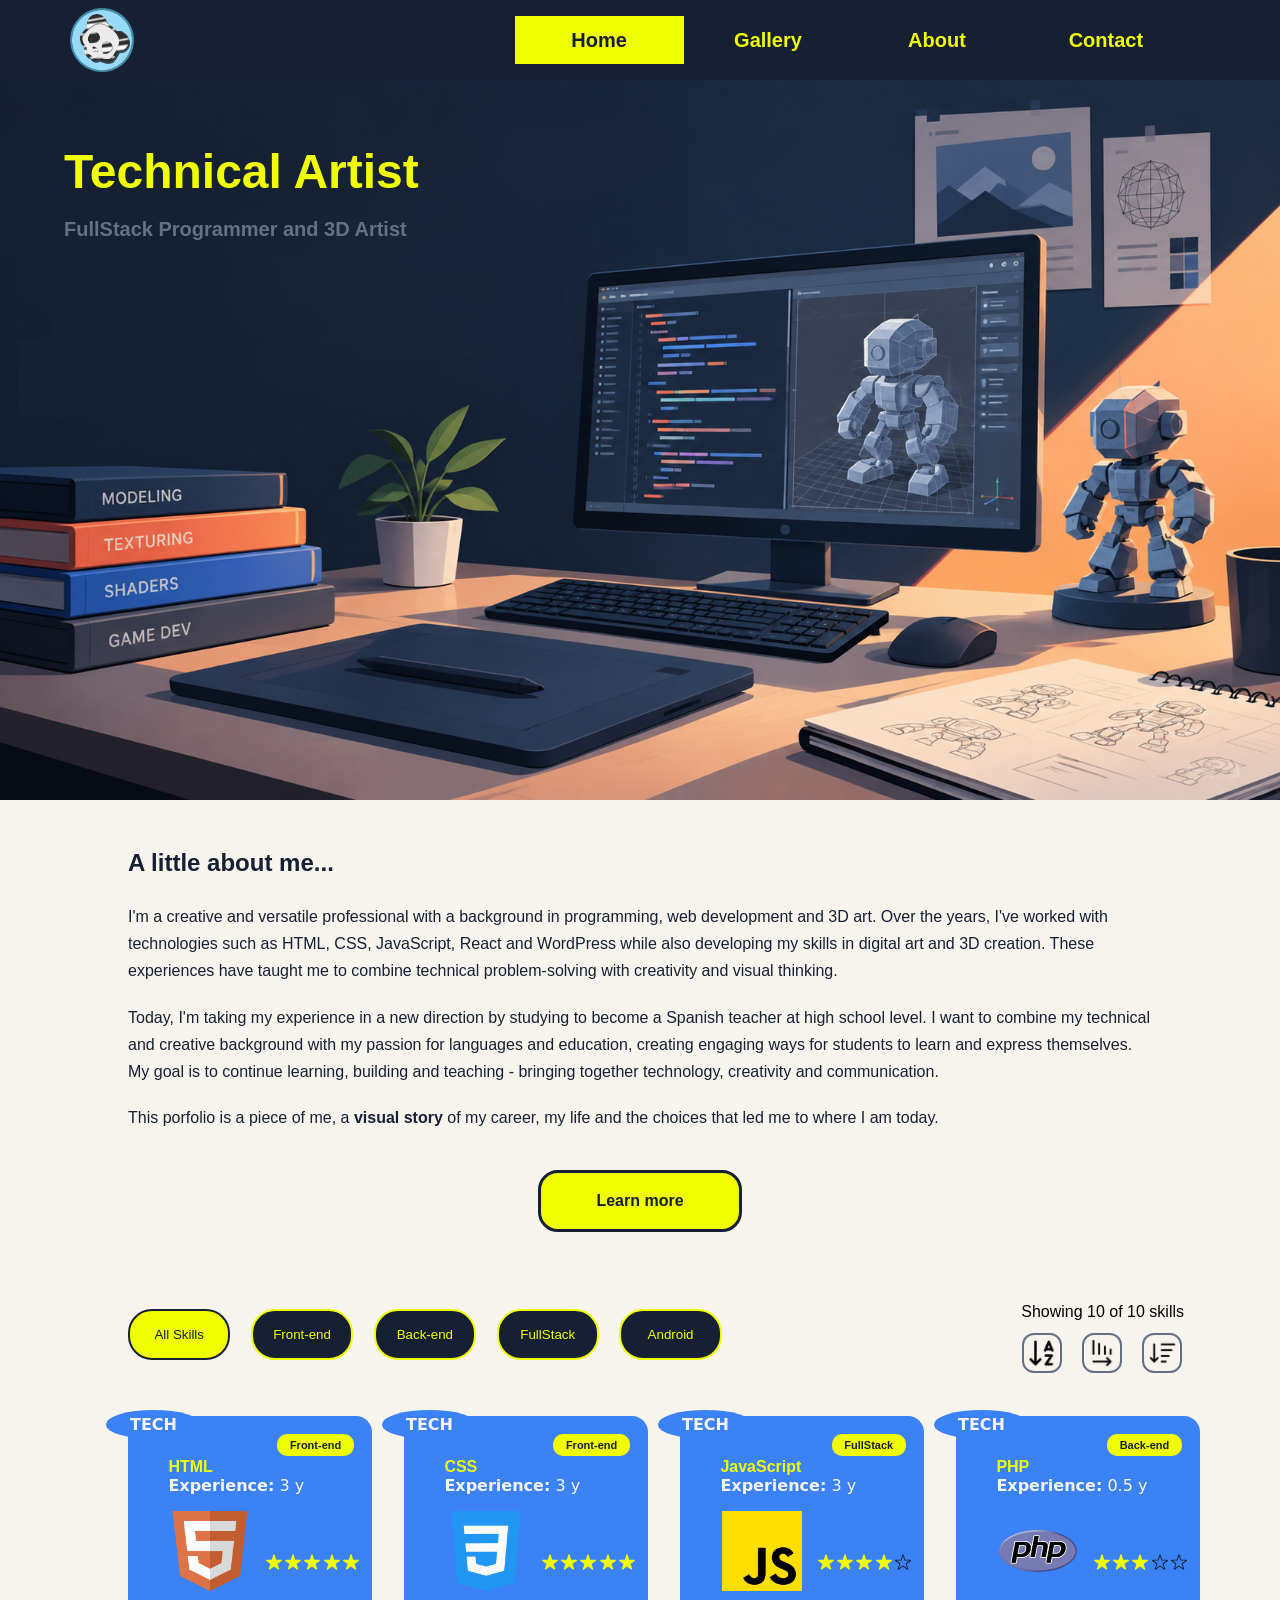
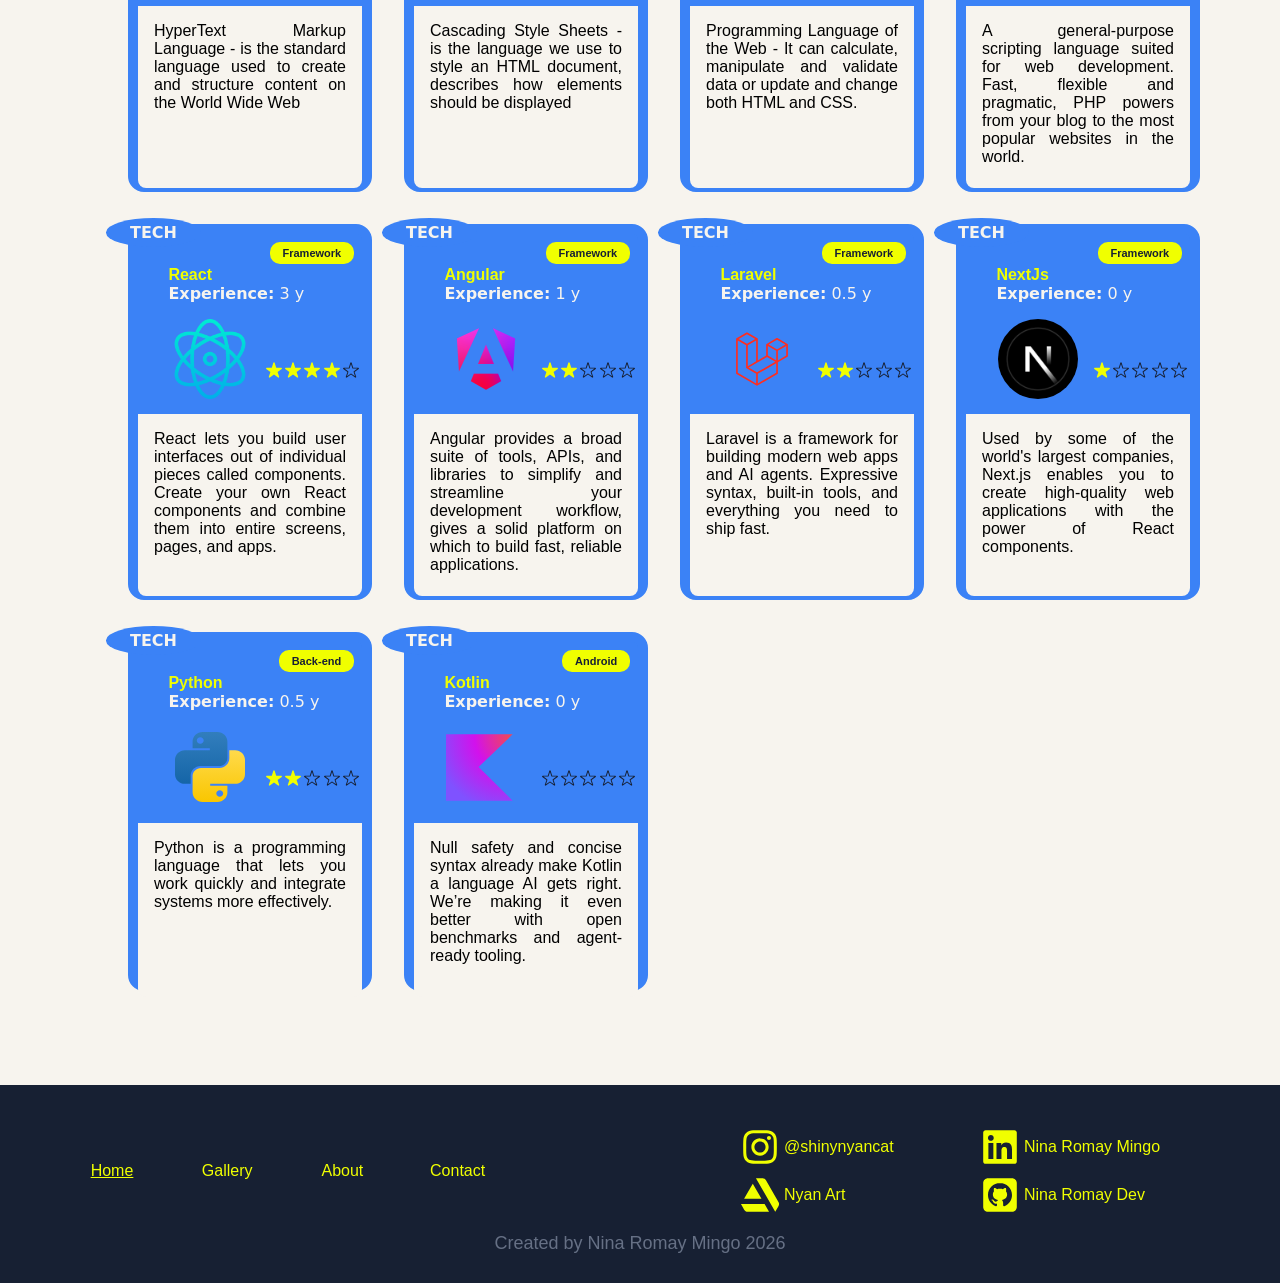
==== web/index.html @ c17a186c "Fixed reset function Fixed reset function to work for sorting buttos as well." ====
<!DOCTYPE html>
<html lang="en">
<head>
    <meta charset="UTF-8">
    <meta name="viewport" content="width=device-width, initial-scale=1.0">
    <title>CRM Porfolio</title>
    <link rel="icon" type="image/x-icon" href="images/favicon.png">
    <link rel="stylesheet" href="styles.css" defer>
</head>
<body>
    <header class="nav">
        <img class="nav-logo" src="images/logo-panda.png" alt="Web-logo-porfolio-NR">
        <nav class="nav-menu">
            <a class="active"   href="index.html">   Home        </a>
            <a class="inactive" href="gallery.html"> Gallery     </a>
            <a class="inactive" href="about.html">   About       </a>
            <a class="inactive" href="contact.html"> Contact     </a>
        </nav>
    </header>
    <main class="main-home">
        <img class="hero" src="images/hero.png" alt="Hero image home page website Tech Artist">
        <section id="hero-text">
            <h1>Technical Artist</h1>
            <h3>FullStack Programmer and 3D Artist</h3>
        </section>
        <section id="about-home" class="site-padding">
            <h2>A little about me...</h2>
            <p>I'm a creative and versatile professional with a background in programming, web development and 3D art. Over the years, I've worked with technologies such as HTML, CSS, JavaScript, React and WordPress while also developing my skills in digital art and 3D creation. These experiences have taught me to combine technical problem-solving with creativity and visual thinking.</p>
            <button id="read-more" class="small-screen">...</button>
            <p class="full-screen-txt">Today, I'm taking my experience in a new direction by studying to become a Spanish teacher at high school level. I want to combine my technical and creative background with my passion for languages and education, creating engaging ways for students to learn and express themselves. My goal is to continue learning, building and teaching - bringing together technology, creativity and communication.</p>
            <p class="full-screen-txt">This porfolio is a piece of me, a <strong>visual story</strong> of my career, my life and the choices that led me to where I am today.</p>
            <a class="button-learn" href="about.html">Learn more</a>
        </section>
        <section id="filtering" class="site-padding">
            <div class="filter-container">
                <button class="filter-btn active-filter"   aria-pressed="true"  id="btn-all">All Skills</button>
                <button class="filter-btn inactive-filter" aria-pressed="false" id="btn-front">Front-end</button>
                <button class="filter-btn inactive-filter" aria-pressed="false" id="btn-back">Back-end</button>
                <button class="filter-btn inactive-filter" aria-pressed="false" id="btn-full">FullStack</button>
                <button class="filter-btn inactive-filter" aria-pressed="false" id="btn-android">Android</button>
            </div>
            <p class="sorted-items">Showing <span id="current-skills"></span> of <span id="total-skills"></span> skills</p>
            <div class="sort-container">
                <button class="sort-btn sort-inactive" id="sort-name"  aria-pressed="false"><img  src="images/sort/sortName.png"  alt="Sort by name"></button>
                <button class="sort-btn sort-inactive" id="sort-prof"  aria-pressed="false"><img  src="images/sort/sortProf.png"  alt="Sort by proficiency"></button>
                <button class="sort-btn sort-inactive" id="sort-years" aria-pressed="false"><img  src="images/sort/sortYears.png" alt="Sort by years of experience"></button>
            </div>
            <div id="card-container">
            </div>
        </section>
    </main>
    <footer class="footer">
        <nav class="nav-footer">
            <a class="active-footer"   href="index.html">   Home        </a>
            <a class="inactive-footer" href="gallery.html"> Gallery     </a>
            <a class="inactive-footer" href="about.html">   About       </a>
            <a class="inactive-footer" href="contact.html"> Contact</a>
        </nav>
        <div class="social-media">
            <a href="https://www.instagram.com/shinynyancat/">
                <img src="images/socialmedia/insta.svg" alt="Instagram-logo">
                <p class="full-screen">@shinynyancat</p>
                <p class="small-screen">@shiny...</p>
            </a>
            <a href="https://www.linkedin.com/in/ninaromayart/">
                <img src="images/socialmedia/linkedin.svg" alt="Linked-in-logo">
                <p class="full-screen">Nina Romay Mingo</p>
                <p class="small-screen">NRM</p>
            </a>
            <a href="https://www.artstation.com/nyan_artist">
                <img src="images/socialmedia/artstation.svg" alt="Artstation-logo">
                <p class="full-screen">Nyan Art</p>
                <p class="small-screen">NyanA</p>
            </a>
            <a href="https://github.com/ninaromay">
                <img src="images/socialmedia/github.svg" alt="Github-logo">
                <p class="full-screen">Nina Romay Dev</p>
                <p class="small-screen">NRDev</p>
            </a>
        </div>
        <p class="created-by">Created by Nina Romay Mingo 2026</p>
    </footer>
    <script src="index.js"></script>
</body>
</html>
---- web/styles.css ----
:root{
    --color-navy:       #172033;
    --color-highlight:  #f0ff00;
    
    --color-blue:       #3B82F6;
    --color-background: #F7F4EE;
    --color-border:     #D9D4CA;
    --color-muted:      #667085;
    
    --font-size-3xl:    72px;
    --font-size-2xl:    48px;
    --font-size-xl:     32px;
    --font-size-l:      40px;
    --font-size-xm:     24px;
    --font-size-m:      20px;
    --font-size-s:      18px;
    --font-size-xs:     16px;
    --font-size-2xs:    14px;
    --font-size-3xs:    11px;
    
    --size-3XL:  	    8rem;
    --size-2XL:    	    5rem;
    --size-XL:     	    3rem;
    --size-L:    	    2rem;
    --size-M:    	    1.5rem;
    --size-S:    	    1rem;
    --size-XS:    	    0.5rem;
    --size-2XS: 	    0.2rem;
    
    --line-height-heading-s:    1.1;
    --line-height-heading-m:    1.2;
    --line-height-body-s:       1.5;
    --line-height-body-m:       1.7;
    
    --site-padding-m:   10vw;
    --site-padding:     5vw;
    --site-padding-xs:  3vw;
    --site-padding-2xs: 1.5vw;

    --font-heading: Georgia, serif;
    --font-body: Arial, sans-serif;

    --border-radious: 20px;
}

*{
    margin: 0;
    padding: 0;
}

*:focus-visible{
    border: 5px solid red;
    font-size: var(--font-size-m);
    font-weight: bolder;
}

body{
    width: 100vw;
    background-color: var(--color-background);
    font-family: var(--font-body);
    position: relative;
    overflow-x: hidden;
}

a, a:active{
    text-decoration: none;
}

.small-screen{
    display: none;
}

.full-screen{
    display: block;
}

.nav{
    height: 5rem;
    background-color: var(--color-navy);
    padding: 0vw 7vw 0vw var(--site-padding);
    display:flex;
    align-items: center;
    justify-content: space-between;
}

.nav-menu > a{
    padding: 1vw;
    width: 100%;
    text-align: center;
    height: auto;
    font-size: var(--font-size-m);
    font-weight: bold;
}

.inactive{
    color: var(--color-highlight);
}

.active{
    color: var(--color-navy);
    background-color: var(--color-highlight);
}

.inactive-footer{
    color: var(--color-highlight);
}

.active-footer{
    color: var(--color-highlight);
    text-decoration: underline;
}

.nav-menu > a:hover, .nav-menu > a:active, .inactive:hover{
    color: var(--color-navy);
    background-color: var(--color-highlight);
}

.nav-menu{
    width: 60%;
    height: 100%;
    display: flex;
    justify-content: space-between;
    align-items: center;
}

.nav-logo{
    width: 4rem;
    padding: 0.5vw;
}

@media screen and (max-width: 1008px){
    .nav-menu > a{
        font-size: var(--font-size-s);
        padding: 1rem;
    }

    .nav-menu {
        width: 75%;
    }
}

@media screen and (max-width: 640px){
    .nav, body, .footer{
        overflow-x: hidden;
    }

    .nav-menu > a{
        font-size: var(--font-size-xs);
        padding: 0.7rem;
        font-weight: normal;
    }
    
    .nav-menu {
        max-width: 80vw;
    }

    .nav{
        justify-content: flex-start;
    }

    .nav-logo{
        width: 12vw;
        margin-right: 5vw;
    }

    .small-screen{
        display: block;
    }
    
    .full-screen{
        display: none;
    }

    .full-screen-txt{
        display: none;
    }
}

@media screen and (max-width: 400px){
    .nav-menu > a{
        font-size: var(--font-size-2xs);
    }
}

/* Home */
.main-home{
    position: relative;
}

.hero{
    width: 100vw;
    min-height: 50vh;
    max-height: 100vh;
    object-fit: cover;
    background-color: var(--color-muted);
}

#hero-text{
    position: absolute;
    top: 0;
    left: 0;
    padding: var(--site-padding);
}

#hero-text > h1{
    color: var(--color-highlight);
    margin-bottom: var(--site-padding-2xs);
    font-size: var(--font-size-2xl);
}

#hero-text > h3{
    font-size: var(--font-size-m);
    color: var(--color-muted);
}

.site-padding{
    padding: 3vw 10vw;
}

#about-home > p, #about-home > h2{
    margin-bottom: var(--site-padding-2xs);
    line-height: var(--line-height-body-m);
    color: var(--color-navy);
}

.button-learn{
    display: block;
    width: 10rem;
    margin: var(--site-padding-xs) auto 0;
    background-color: var(--color-highlight);
    color: var(--color-navy);
    padding: var(--site-padding-2xs);
    text-align: center;
    border-radius: var(--border-radious);
    border: 3px solid var(--color-navy);
    font-weight: bold;
}

.button-learn:active, .button-learn:hover{
    background-color: var(--color-navy);
    color: var(--color-highlight);
    border: 3px solid var(--color-highlight);
}

.button-learn:focus-visible{
    background-color: var(--color-background);
    color: red;
    border: 5px solid red;
}

#read-more{
    min-width: 2rem;
    padding: 0.1rem 0.3rem;
    color: var(--color-navy);
    border-radius: var(--border-radious);
    border: 2px solid var(--color-navy);
    font-weight: bold;
}

@media screen and (max-width: 1100px){
    .site-padding{
        padding: 3vw 4vw;
    }

    #hero-text > h1{
        font-size: var(--font-size-xl);
        padding: 0 7vw;
    }

    #hero-text > h3{
        font-size: var(--font-size-s);
        padding: 0 7vw;
    }

    .button-learn{
        padding: var(--site-padding-2xs);
        margin: var(--site-padding) auto;
    }
}

@media screen and (max-width: 640px){
    #hero-text > h1{
        padding: 0 10vw;
    }

    #hero-text > h3{
        padding: 0 10vw;
    }

    .hero{
        filter: brightness(50%);
    }

    #about-home > p{
        font-size: var(--font-size-2xs);
    }

    .button-learn{
        font-size: var(--font-size-xs);
        margin-top: var(--site-padding);
        margin-bottom: var(--site-padding);
        margin-left: 60vw;
        padding: var(--site-padding-xs) 0.2rem;
        font-weight: normal;
        width: 8rem;
    }
}

@media screen and (max-width: 450px){
    .button-learn{
        width: 5rem;
    }
}

/* Filter */
#filtering{
    position: relative;
}

.filter-container{
    transition: all .4s ease-in;
}

.filter-container > .filter-btn{
    min-width: 10%;
    border-radius: 24px;
    padding: 1rem;
    margin-right: 1rem;
}

.inactive-filter{
    background-color: var(--color-navy);
    color: var(--color-highlight);
    border: 2px solid var(--color-highlight);
}

.filter-container > .inactive-filter:hover{
    background-color: var(--color-highlight);
    color: var(--color-navy);
    border: 2px solid var(--color-navy);
}

.active-filter{
    background-color: var(--color-highlight);
    color: var(--color-navy);
    border: 2px solid var(--color-navy);
}

.active-filter:focus-visible, .filter-container > .inactive-filter:focus-visible{
    background-color: var(--color-background);
    color: red !important;
    border: 6px solid red !important;
}

/* Sorting */
.sort-container{
    position: absolute;
    top: 3.9rem;
    right: 7vw;
    z-index: 1;
}

.sort-btn{
    width: 2.5rem;
    height: 2.5rem;
    border-radius: 12px;
    padding: 0.2rem;
    margin: 0 0.5rem;
    transition: all 0.3 ease-in;
}

.sort-inactive{
    border: 2px solid var(--color-muted);
    background-color: var(--color-background);
}

.sort-active{
    border: 2px solid var(--color-blue);
    border-radius: 12px;
    transform: scale(1.2);
}

.sort-inactive:hover{
    border: 2px solid var(--color-blue);
    border-radius: 12px;
    transform: scale(1.2);
}

.sort-inactive:focus-visible{
    background-color: red;
    transform: scale(1.2);
    border-color: red;
}

.sort-btn > img{
    width: 100%;
}

.sorted-items{
    position: absolute;
    top: 2rem;
    right: 0;
    text-align: right;
    padding: 0 7.5vw;
}

@media screen and (max-width: 1200px){
    .filter-container > .filter-btn{
        min-width: 15%;
    }

    .sorted-items{
        top: -1rem;
        left: 0;
        text-align: left;
        padding: 0 10vw;
    }

    .sort-container{
        top: -4.5rem;
        left: 9vw;
    }
}

@media screen and (max-width: 1100px){
    .sorted-items{
        padding: 0 4vw;
    }

    .sort-container{
        left: 4vw;
    }
}

@media screen and (max-width: 600px){
    .filter-container > .filter-btn{
        margin-bottom: 1rem;
        min-width: 28%;
    }
}

@media screen and (max-width: 400px){
    .filter-container > .filter-btn{
        margin-bottom: 0.5rem;
        min-width: 35%;
    }
}

/* Cards */
#card-container {
    display: grid;
    grid-gap: 1rem;
    grid-template-columns: repeat(5, 20%);
    margin: 5rem -0.5rem;
}

.card{
    background-color: var(--color-blue);
    margin: 0.5rem;
    border-radius: 16px;
    border: 10px solid var(--color-blue);
    position: relative;
    transition: all .3 ease-in;
}

.card:hover{
    transform: scale(1.05);
    box-shadow: 6px 4px 13px -4px rgba(0,0,0,0.75);
        -webkit-box-shadow: 6px 4px 13px -4px rgba(0,0,0,0.75);
        -moz-box-shadow: 6px 4px 13px -4px rgba(0,0,0,0.75);
}

.card > h4{
    padding: 2rem 0.5rem 0;
    color: var(--color-highlight);
    margin-left: 10%;
}

.card > span{
    color: var(--color-background);
    font-family: system-ui, -apple-system, BlinkMacSystemFont, 'Segoe UI', Roboto, Oxygen, Ubuntu, Cantarell, 'Open Sans', 'Helvetica Neue', sans-serif;
}

.card-sort{
    max-width: 5rem;
    position: absolute;
    top: -1rem;
    left: -2rem;
    background-color: var(--color-blue);
    padding: 0.3rem 1.5rem;
    border-radius: 50%;
    font-weight: bold;
}

.card-category{
    position: absolute;
    top: 0.5rem;
    right: 0.5rem;
    background-color: var(--color-highlight);
    color: var(--color-navy);
    padding: 0.3rem 0.8rem;
    font-size: var(--font-size-3xs);
    font-weight: bold;
    border-radius: 10px;
}

.card-experience{
    margin-left: 10%;
    padding: 0 0.5rem;
}

.card-stars{
    min-width: 6rem;
    min-height: 3rem;
    position: absolute;
    top: 8rem;
    right: 0;

    display: grid;
    grid-gap: 0.5rem;
    grid-template-columns: repeat(5, 10%);
}

.nextjs-img{
    border-radius: 50%;
}

.card-img{
    width: 5rem;
    height: 5rem;
    object-fit: contain;
    margin: 1rem 5% 5% 2rem;
}

.card-description{
    min-height: 42%;
    padding: 1rem;
    text-align: justify;
    background-color: var(--color-background);
    border-radius: 0 0 8px 8px;
}

.star{
    width: 1rem;
    height: 1rem;
}

@media screen and (max-width: 1600px){
    #card-container {
        grid-template-columns: repeat(4, 25%);
        margin: 3rem -0.5rem;
    }

    .card-stars{
        min-width: 5rem;
        grid-gap: 0.5rem;
        right: -1rem;
    }
}

@media screen and (max-width: 1200px){
    #card-container {
        margin: 3rem -0.5rem;
        grid-template-columns: repeat(4, 24%);
        grid-gap: 0.5rem;
    }

    .card-stars{
        min-width: 5rem;
        grid-gap: 0.5rem;
        grid-template-columns: repeat(3, 15%);
    }
}

@media screen and (max-width: 900px){
    #card-container {
        grid-template-columns: repeat(3, 33%);
        margin: 3rem -0.5rem;
        grid-gap: 0.5rem;
    }
    .card-stars{
        min-width: 3rem;
        grid-template-columns: repeat(5, 20%);
        grid-gap: 0;
        right: 1rem;
    }
}

@media screen and (max-width: 800px){
    .card-stars{
        min-width: 3rem;
        grid-template-columns: repeat(3, 35%);
        grid-gap: 0;
        right: 1rem;
        top: 6rem;
    }
}

@media screen and (max-width: 650px){
    #card-container {
        grid-template-columns: repeat(2, 50%);
    }

    .card-stars{
        min-width: 0;
        grid-template-columns: repeat(5, 20%);
        grid-gap: 0.2rem;
        top: 7rem;
        right: 1rem;
    }
    .star{
        width: 1.1rem;
        height: 1.1rem;
    }
}

@media screen and (max-width: 550px){
    .card-stars{
        grid-template-columns: repeat(3, 40%);
    }
    .star{
        width: 1.1rem;
        height: 1.1rem;
    }
}

@media screen and (max-width: 450px){
    #card-container {
        grid-template-columns: auto;
        grid-gap: 0;
    }

    .card-stars{
        grid-template-columns: repeat(5, 20%);
        right: 2rem;
        top: 7rem;
    }

    .star{
        width: 7vw;
        height: 7vw;
    }
}

@media screen and (max-width: 300px){
    .card-stars{
        grid-template-columns: repeat(3, 40%);
    }
}


/* Gallery */
.main-gallery{
    padding: var(--site-padding-xs) 10vw;
}

.main-gallery > .g-section{
    margin: var(--site-padding-xs) 0;
    padding: var(--site-padding-2xs) var(--site-padding-xs);
}

.main-gallery > .g-section > h1{
    margin-bottom: var(--site-padding-2xs);
    color: var(--color-blue);
}

.main-gallery > .g-section > p{
    margin: 1vw;
    color: var(--color-navy);
    line-height: var(--line-height-body-s);
}

.main-gallery > .g-section > p > a{
    color: var(--color-navy);
    font-weight: bold;
}

.view-container{
    width: 80%;
    margin: var(--site-padding-2xs) auto;
    display: flex;
    justify-content: space-between;
    align-items: center;
}

.view-container > img{
    max-width: 30%;
    border: 2px solid var(--color-navy);
}

.view-container > img:hover{
    border: 2px solid var(--color-highlight);
}

.g-video{
    width: 100%;
    display: block;
    margin: var(--site-padding-2xs) auto;
}

.gallery{
    display: grid;
    grid-template-columns:  auto auto auto;
    gap: 2vw;
    justify-content: center;
}

.gallery > a{
    width: 25vw;
    height: 15vw;
    position: relative;
    border-radius: var(--border-radious);
    overflow: hidden;
    transition: all .2s ease-in;
}

.gallery > a:hover{
    transform: scale(1.1);
    box-shadow: 6px 4px 13px -4px rgba(0,0,0,0.75);
        -webkit-box-shadow: 6px 4px 13px -4px rgba(0,0,0,0.75);
        -moz-box-shadow: 6px 4px 13px -4px rgba(0,0,0,0.75);
}

.gallery > a > img {
    width: 100%;
    height: 100%;
    object-fit: cover;
}

.gallery > a > p {
    width: 100%;
    position: absolute;
    bottom: 0;
    padding: var(--site-padding-2xs) 0;
    text-align: center;
    background-color: var(--color-navy);
    color: var(--color-blue);
}

.gallery > a > p:hover{
    color: var(--color-highlight);
}

#fox-druid > a > img{
    width: 100%;
    margin: 0.5rem auto 0;
    display: block;
}

@media screen and (max-width: 1008px){
    .main-gallery{
        padding: var(--site-padding) var(--site-padding) var(--site-padding) 6vw;
    }

    .gallery{
        justify-content: space-between;
    }

    .gallery > a{
        width: 28vw;
        height: 25vw;
    }

    .gallery > a > p{
        padding: 1rem 0;
        font-size: var(--font-size-2xs);
    }

    .main-gallery > .g-section{
        padding: 0;
        font-size: var(--font-size-2xs);
    }

    .main-gallery > .g-section > p {
        margin: 0;
    }

    .view-container{
        width: 100%;
    }

    ::-webkit-scrollbar {
        display: none;
    }
}

@media screen and (max-width: 800px){
    .main-gallery > .g-section{
        margin-top: 2.5rem;
    }

    .view-container{
        margin: 1rem 0;
    }
}

@media screen and (max-width: 640px){
    .main-gallery{
        padding: var(--site-padding);
    }

    .gallery{
        grid-template-columns: auto auto;
        justify-content: center;
        gap: 5vw;
    }

    .gallery > a{
        width: 100%;
    }
}

/* About */
.main-about{
    padding: var(--site-padding-xs) var(--site-padding);
}

.main-about > section{
    width: 60%;
    margin: 0 auto var(--site-padding-2xs);
    position: relative;
    display: flex;
    justify-content: start;
    align-items: center;
    transform: translateX(-5%); 
    z-index: 1;
}
.main-about > section > .about-title{
    width: 70%;
}

.main-about > section > p{
    font-size: var(--size-S);
    color: var(--color-muted);
}

.tab > h3 > strong, .tab > p{
    margin-left: 5vw;
}

.bullet{
    width: 1rem;
    height: 1rem;
    margin: 1rem auto;
    background-color: var(--color-background);
    border: 2px solid var(--color-navy);
    border-radius: 50%;
}

.move{
    color: var(--color-blue);
}

.line{
    width: 4px;
    height: 100%;
    background-color: var(--color-navy);
    position: absolute;
    top: 0;
    left: 28.3%;
    z-index: 0;
}

@media screen and (max-width: 1008px){
    .main-about > section{
        width: 80%;
    }

    .line{
        left: 21%;
    }

    .bullet{
        width: 0.8rem;
        height: 0.8rem;
    }
}

@media screen and (max-width: 640px){
    .main-about > section{
        width: 100%;
        font-size: var(--font-size-2xs);
    }

    .main-about > section > h3 > p{
        font-size: 12px;
    }

    .line{
        top: 4%;
        left: 13.5%;
    }
}

/* Contact */
.main-contact{
    color: var(--color-navy);
    padding: var(--site-padding-xs) 0;
    width: 50%;
    margin: 0 auto;
}

.form{
    display:flex;
    flex-flow: column;
    margin-bottom: var(--site-padding-xs);
}

.form > label{
    margin-top: var(--site-padding-2xs);
    margin-bottom: 0.5rem;
}

.form > input[type=text], .form > input[type=email], .form > input[type=url] {
    height: 1rem;
    padding: 0.5rem 1rem;
    border: 2px solid var(--color-navy);
    transition: color 200ms ease-in-out, border-color 200ms ease-in-out;
}

#subject{
    height: 2.5rem;
    border: 2px solid var(--color-navy);
    transition: color 200ms ease-in-out, border-color 200ms ease-in-out;
}

.form > input[type=text]:focus, .form > input[type=email]:focus, #subject:focus-visible, form > input[type=url]:focus{
    background-color: var(--color-background);
    border: 2px solid var(--color-blue);
    color: var(--color-blue);
    outline:none;
}

.form > input[type=text]:focus-visible, .form > input[type=email]:focus-visible, .form > textarea:focus-visible, form > input[type=url]:focus-visible {
    background-color: var(--color-background);
    border: 5px solid var(--color-blue);
    color: var(--color-blue);
    outline:none;
}

.form-bottom{
    display: flex;
    max-width: 80vw;
}

.form-bottom > input, #form-success > a{
    width: 10vw;
    margin: var(--site-padding-2xs) auto;
    padding: var(--site-padding-2xs);
    text-transform: uppercase;
    font-size: var(--size-S);
    font-weight: bold;
    border-radius: var(--border-radious);
    transition: color 200ms ease-in-out, border-color 200ms ease-in-out;
}

.form-submit, #form-success > a{
    border: 3px solid var(--color-navy);
    background-color: var(--color-highlight);
    color: var(--color-navy);
}

.form-submit:hover, #form-success > a:hover{
    color: var(--color-highlight);
    border: 3px solid var(--color-highlight);
    background-color: var(--color-navy);
}

.form-reset{
    border: 3px solid var(--color-blue);
    background-color: var(--color-background);
    color: var(--color-blue);
}

.form-reset:hover{
    color: var(--color-navy);
    border: 3px solid var(--color-navy);
}

.form-submit:focus-visible, .form-reset:focus-visible{
    border: 5px solid red;
}

.form > textarea{
    min-height: 5rem;
    padding: 1rem;    
    border: 2px solid var(--color-navy);
}

@media screen and (max-width: 1008px){
    .main-contact{
        width: 60%;
        min-height: 75vh;
    }

    .main-contact > p{
        margin: var(--site-padding-2xs) 0;
    }

    .form{
        padding: var(--site-padding-2xs) 0 var(--site-padding);
    }

    .form > input[type=text], .form > textarea{
        margin: 0 0 var(--site-padding-xs) 0;
    }

    .form-submit, .form-reset, #form-success > a{
        min-width: 7rem;
    }
}

@media screen and (max-width: 640px){
    .main-contact{
        width: 80%;
        min-height: 80vh;
    }

    .form-bottom > input{
        width: 60%;
        padding: var(--site-padding-xs);
    }

    .form-submit, .form-reset{
        max-width: 2rem;
        display: block;
    }
}


/* Footer */
.footer{
    padding: var(--site-padding-2xs) var(--site-padding) var(--site-padding-xs);
    background-color: var(--color-navy);
    display: flex;
    justify-content: space-between;
    align-items: center;
    position: relative;
}

.nav-footer{
    width: 40%;
    display: flex;
    justify-content: space-between;
    align-items: center;
}

.nav-footer > a{
    width: 100%;
    margin-right: var(--site-padding-2xs);
    text-align: center;
    padding: var(--site-padding-2xs);
}

.social-media{
    display: grid;
    grid-template-columns: auto auto;
}

.social-media > a{
    width: 15rem;
    display: flex;
    align-items: center;
    color: var(--color-highlight);
}

.social-media > a:hover{
    background-color: var(--color-muted);
}

.social-media > a > img{
    width: var(--size-XL);
}

.created-by{
    width: 100%;
    position: absolute;
    bottom: var(--site-padding-2xs);
    left: 50%;
    transform: translate(-50%, -50%);
    color: var(--color-muted);
    text-align: center;
    font-size: var(--font-size-s);
}

@media screen and (max-width: 1408px){
    .footer{
        padding: var(--site-padding-xs) var(--site-padding) var(--site-padding);
    }
}

@media screen and (max-width: 1008px){
    .footer{
        flex-flow: column;
        padding: var(--site-padding-xs) var(--site-padding) 7vw;
    }

    .nav-footer{
        width: 80%;
        margin-bottom: 2rem;
    }
}

@media screen and (max-width: 640px){
    .footer{
        padding-bottom: 12vw;
    }

    .nav-footer > a, .social-media > a > p{
        font-size: var(--font-size-xs);
    }
    
    .social-media > a > img{
        width: var(--size-L);
    }
    
    .social-media > a{
        width: 100%;
        padding: 0 1rem;
    }

}

@media (prefers-reduced-motion: reduce) {
  * {
    animation: none !important;
    transition: none !important;
  }
}

@media screen and (max-width: 350px){
    body{
        overflow-x: hidden !important;
    }

    .nav, .nav-footer{
        display: none;
        pointer-events: none;
    }

    .created-by, .social-media > a > p{
        font-size: var(--font-size-2xs);
    }

}


/* Form validation */
#form-success{
    min-height: 20vw;
    color: var(--color-blue);
    font-weight: bold;
    font-size: var(--font-size-2xl);
    margin-top: 2rem;
}

#form-success > a{
    margin: var(--site-padding-xs) auto;
    display: block;
    text-align: center;
}

@media screen and (max-width: 640px){
    #form-success{
        font-size: var(--font-size-l);
        margin-bottom: var(--site-padding);
    }
}

@media screen and (max-width: 350px){
    #form-success{
        font-size: var(--font-size-xm);
        margin: 0 var(--site-padding-xs);
    }
}

/* Error Styles */
.form-error{
    font-size: var(--font-size-2xs);
    margin-top: 0.5rem;
}

#live-counter{
    font-family: system-ui, -apple-system, BlinkMacSystemFont, 'Segoe UI', Roboto, Oxygen, Ubuntu, Cantarell, 'Open Sans', 'Helvetica Neue', sans-serif;
    color: red;
}
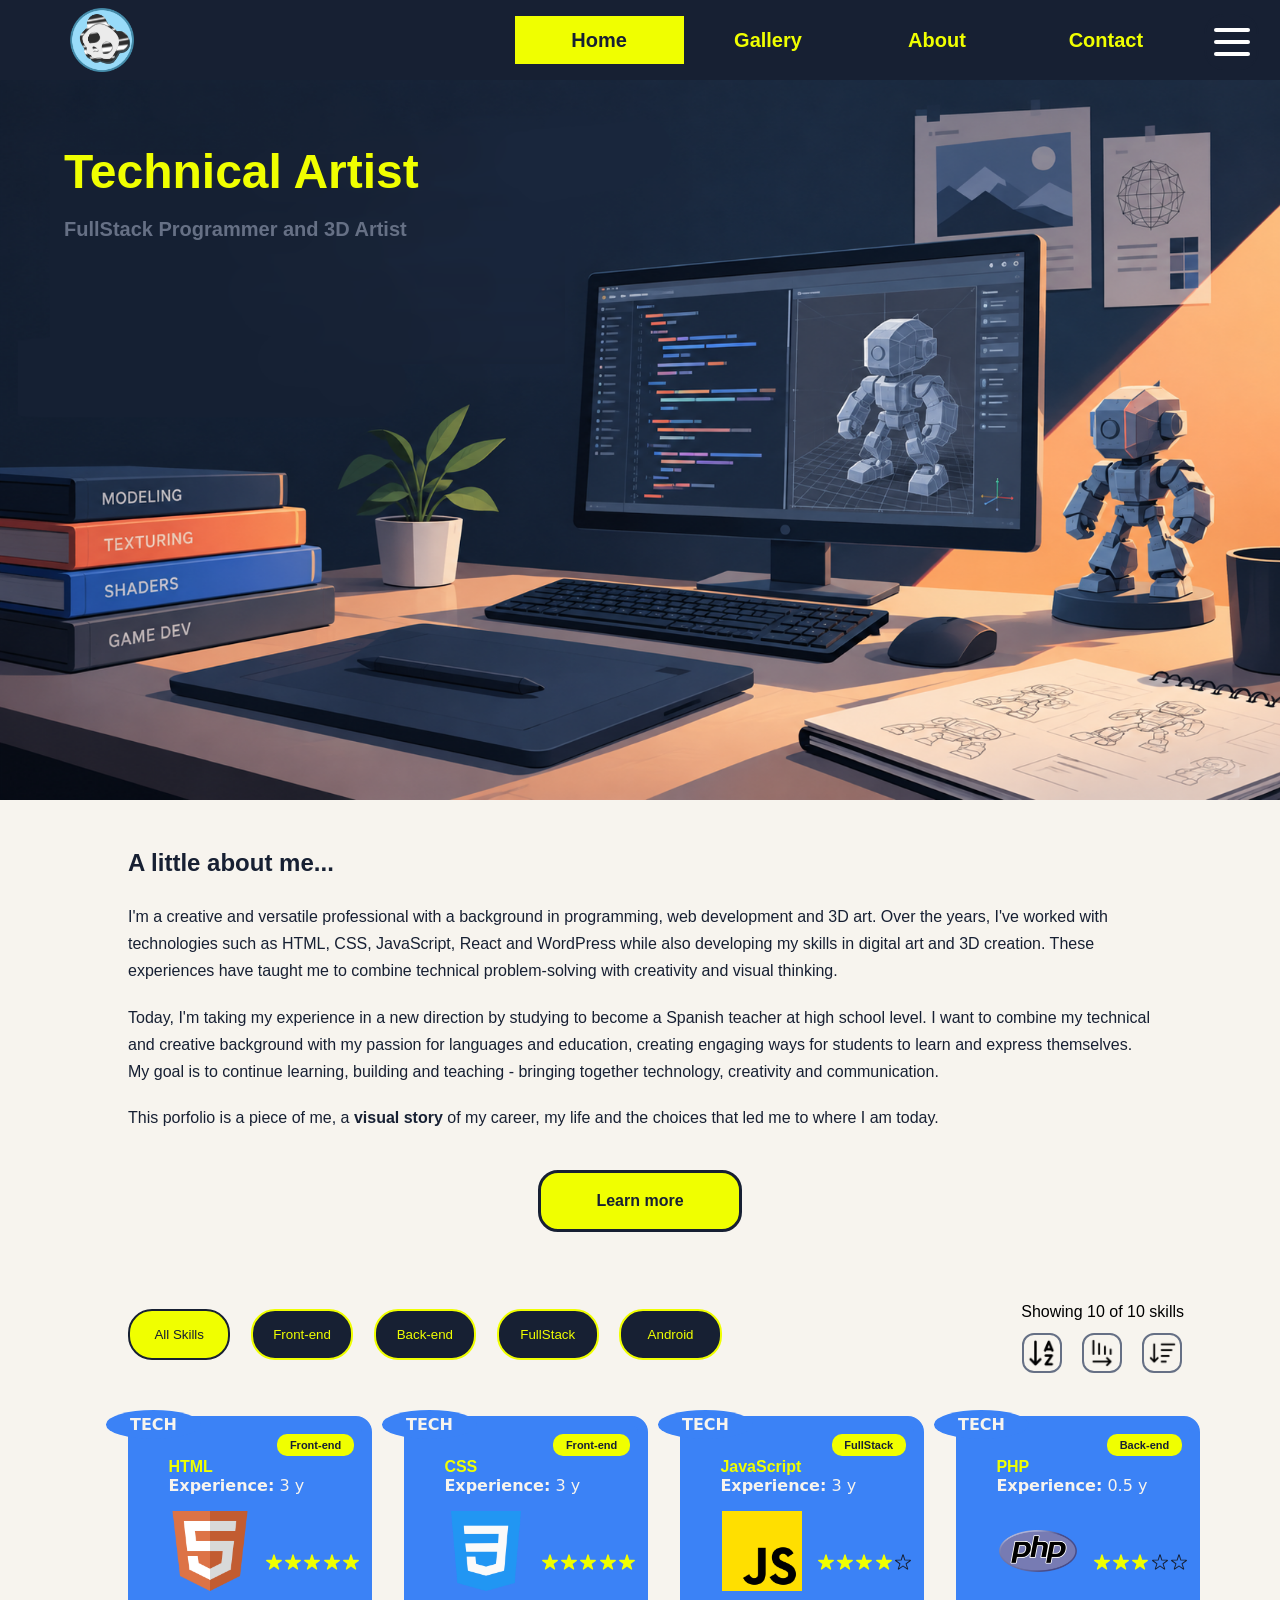
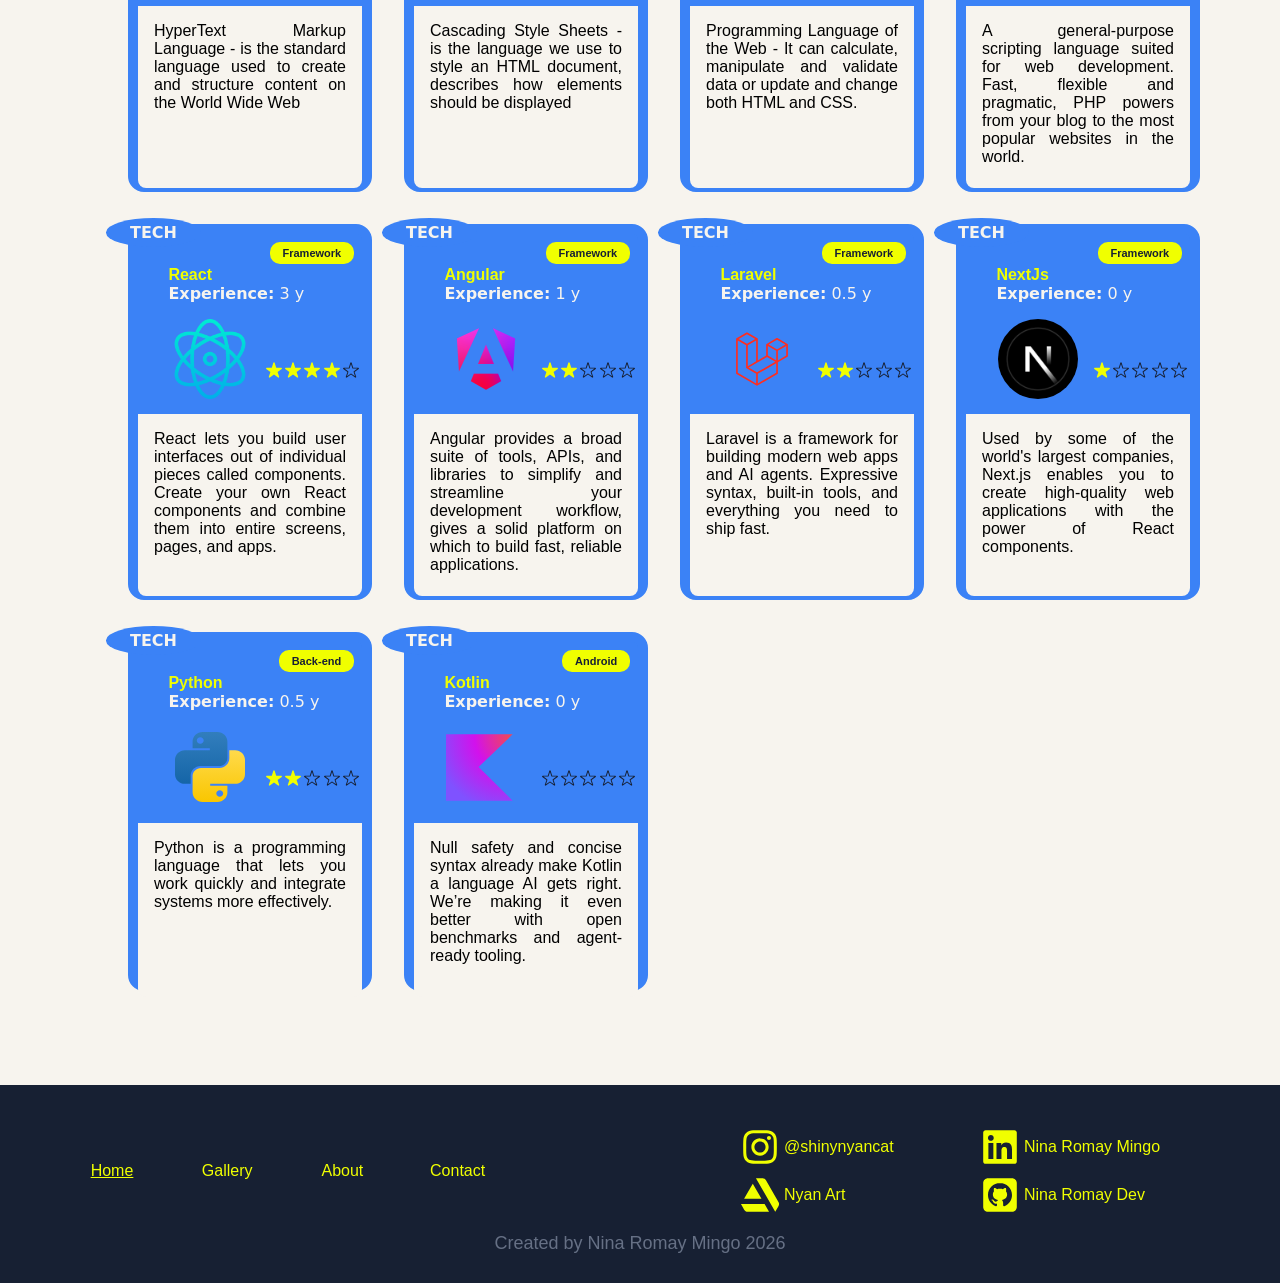
==== commit 57960939: "New script for accessibility panel and added menu Created new script for the accessibility panel jav" ====
--- a/web/index.html
+++ b/web/index.html
@@ -17,6 +17,17 @@
             <a class="inactive" href="contact.html"> Contact     </a>
         </nav>
     </header>
+    <div class="accessibility-container">
+        <img aria-pressed="false" class="inactive-accessibility-menu" id="accessibility-menu" src="images/other/burger-menu.svg" alt="Accessibility settings menu">
+        <div id="accessibility-buttons-container" class="accessibility-buttons-container acc-invisible">
+            <div class="accessibility-size-container">
+                <p>Size:</p>
+                <button class="acc-inactive-btn" id="acc-btn-size-s" data-text-size="acc-btn-size-s">S</button>
+                <button class="acc-active-btn"   id="acc-btn-size-m" data-text-size="acc-btn-size-m">M</button>
+                <button class="acc-inactive-btn" id="acc-btn-size-l" data-text-size="acc-btn-size-l">L</button>
+            </div>
+        </div>
+    </div>
     <main class="main-home">
         <img class="hero" src="images/hero.png" alt="Hero image home page website Tech Artist">
         <section id="hero-text">
@@ -33,11 +44,11 @@
         </section>
         <section id="filtering" class="site-padding">
             <div class="filter-container">
-                <button class="filter-btn active-filter"   aria-pressed="true"  id="btn-all">All Skills</button>
-                <button class="filter-btn inactive-filter" aria-pressed="false" id="btn-front">Front-end</button>
-                <button class="filter-btn inactive-filter" aria-pressed="false" id="btn-back">Back-end</button>
-                <button class="filter-btn inactive-filter" aria-pressed="false" id="btn-full">FullStack</button>
-                <button class="filter-btn inactive-filter" aria-pressed="false" id="btn-android">Android</button>
+                <button class="filter-btn active-filter"   aria-pressed="true"  data-category="all"       id="btn-all">All Skills</button>
+                <button class="filter-btn inactive-filter" aria-pressed="false" data-category="Front-end" id="btn-front">Front-end</button>
+                <button class="filter-btn inactive-filter" aria-pressed="false" data-category="Back-end"  id="btn-back">Back-end</button>
+                <button class="filter-btn inactive-filter" aria-pressed="false" data-category="FullStack" id="btn-full">FullStack</button>
+                <button class="filter-btn inactive-filter" aria-pressed="false" data-category="Android"   id="btn-android">Android</button>
             </div>
             <p class="sorted-items">Showing <span id="current-skills"></span> of <span id="total-skills"></span> skills</p>
             <div class="sort-container">
@@ -80,6 +91,7 @@
         </div>
         <p class="created-by">Created by Nina Romay Mingo 2026</p>
     </footer>
-    <script src="index.js"></script>
+    <script src="scripts/index.js"></script>
+    <script src="scripts/controlPanel.js"></script>
 </body>
 </html>
--- a/web/styles.css
+++ b/web/styles.css
@@ -90,6 +90,8 @@
     height: auto;
     font-size: var(--font-size-m);
     font-weight: bold;
+
+    transition: all 0.2s ease-in;
 }
 
 .inactive{
@@ -234,6 +236,7 @@
     border-radius: var(--border-radious);
     border: 3px solid var(--color-navy);
     font-weight: bold;
+    transition: all 0.2s ease-in;
 }
 
 .button-learn:active, .button-learn:hover{
@@ -255,6 +258,7 @@
     border-radius: var(--border-radious);
     border: 2px solid var(--color-navy);
     font-weight: bold;
+    transition: all 0.2s ease-in;
 }
 
 @media screen and (max-width: 1100px){
@@ -326,6 +330,7 @@
     border-radius: 24px;
     padding: 1rem;
     margin-right: 1rem;
+    transition: all 0.2s ease-in;
 }
 
 .inactive-filter{
@@ -372,12 +377,14 @@
 .sort-inactive{
     border: 2px solid var(--color-muted);
     background-color: var(--color-background);
+    transition: all 0.2s ease-in;
 }
 
 .sort-active{
     border: 2px solid var(--color-blue);
     border-radius: 12px;
     transform: scale(1.2);
+    transition: all 0.2s ease-in;
 }
 
 .sort-inactive:hover{
@@ -1052,6 +1059,10 @@
     padding: var(--site-padding-2xs);
 }
 
+.nav-footer > a:hover{
+    text-decoration: underline;
+}
+
 .social-media{
     display: grid;
     grid-template-columns: auto auto;
@@ -1183,4 +1194,96 @@
 #live-counter{
     font-family: system-ui, -apple-system, BlinkMacSystemFont, 'Segoe UI', Roboto, Oxygen, Ubuntu, Cantarell, 'Open Sans', 'Helvetica Neue', sans-serif;
     color: red;
+}
+
+/* Accessibility menu */
+.accessibility-container{
+    width: 100vw;
+    height: 100vh;
+
+    pointer-events: none;
+    position: fixed;
+    top: 0;
+    left: 0;
+    z-index: 1;
+}
+
+#accessibility-menu{
+    width: 3rem;
+    height: 3rem;
+
+    position: fixed;
+    top: 0.9rem;
+    right: 1.3rem;
+
+    padding: 0.1rem;
+    border-radius: var(--border-radious);
+    pointer-events: auto;
+    z-index: 2;
+}
+
+.active-accessibility-menu{
+    background-color: var(--color-blue);
+    border: 2px solid var(--color-background);
+}
+
+.inactive-accessibility-menu{
+    background-color: var(--color-navy);
+    border: 2px solid var(--color-navy);
+}
+
+.acc-visible{
+    width: 20vw;
+    height: 20vw;
+
+    background-color: var(--color-navy);
+
+    position: fixed;
+    top: 5rem;
+    right: 3rem;
+
+    border: 2px solid var(--color-background);
+    pointer-events: auto;
+}
+
+.acc-invisible{
+    display: hidden;
+    transform: scale(0);
+    margin:0;
+    padding:0;
+    pointer-events: none;
+}
+
+.accessibility-size-container{
+    padding: 1rem;
+}
+
+.accessibility-size-container > p{
+    color: var(--color-background);
+    margin-bottom: 1rem;
+}
+
+.accessibility-size-container > button {
+    margin-right: 1rem;
+    padding: 0.3rem 0.5rem;
+
+    font-size: var(--font-size-m);
+    border-radius: 8px;
+
+    transition: all 0.2s ease-in;
+}
+
+.accessibility-size-container > .acc-active-btn {
+    border: 2px solid var(--color-background);
+    background-color: var(--color-blue);
+}
+
+.accessibility-size-container > .acc-inactive-btn:hover{
+    border: 2px solid var(--color-background);
+    background-color: var(--color-blue);
+}
+
+.accessibility-size-container > .acc-inactive-btn {
+    background-color: var(--color-background);
+    border: 2px solid var(--color-blue);
 }
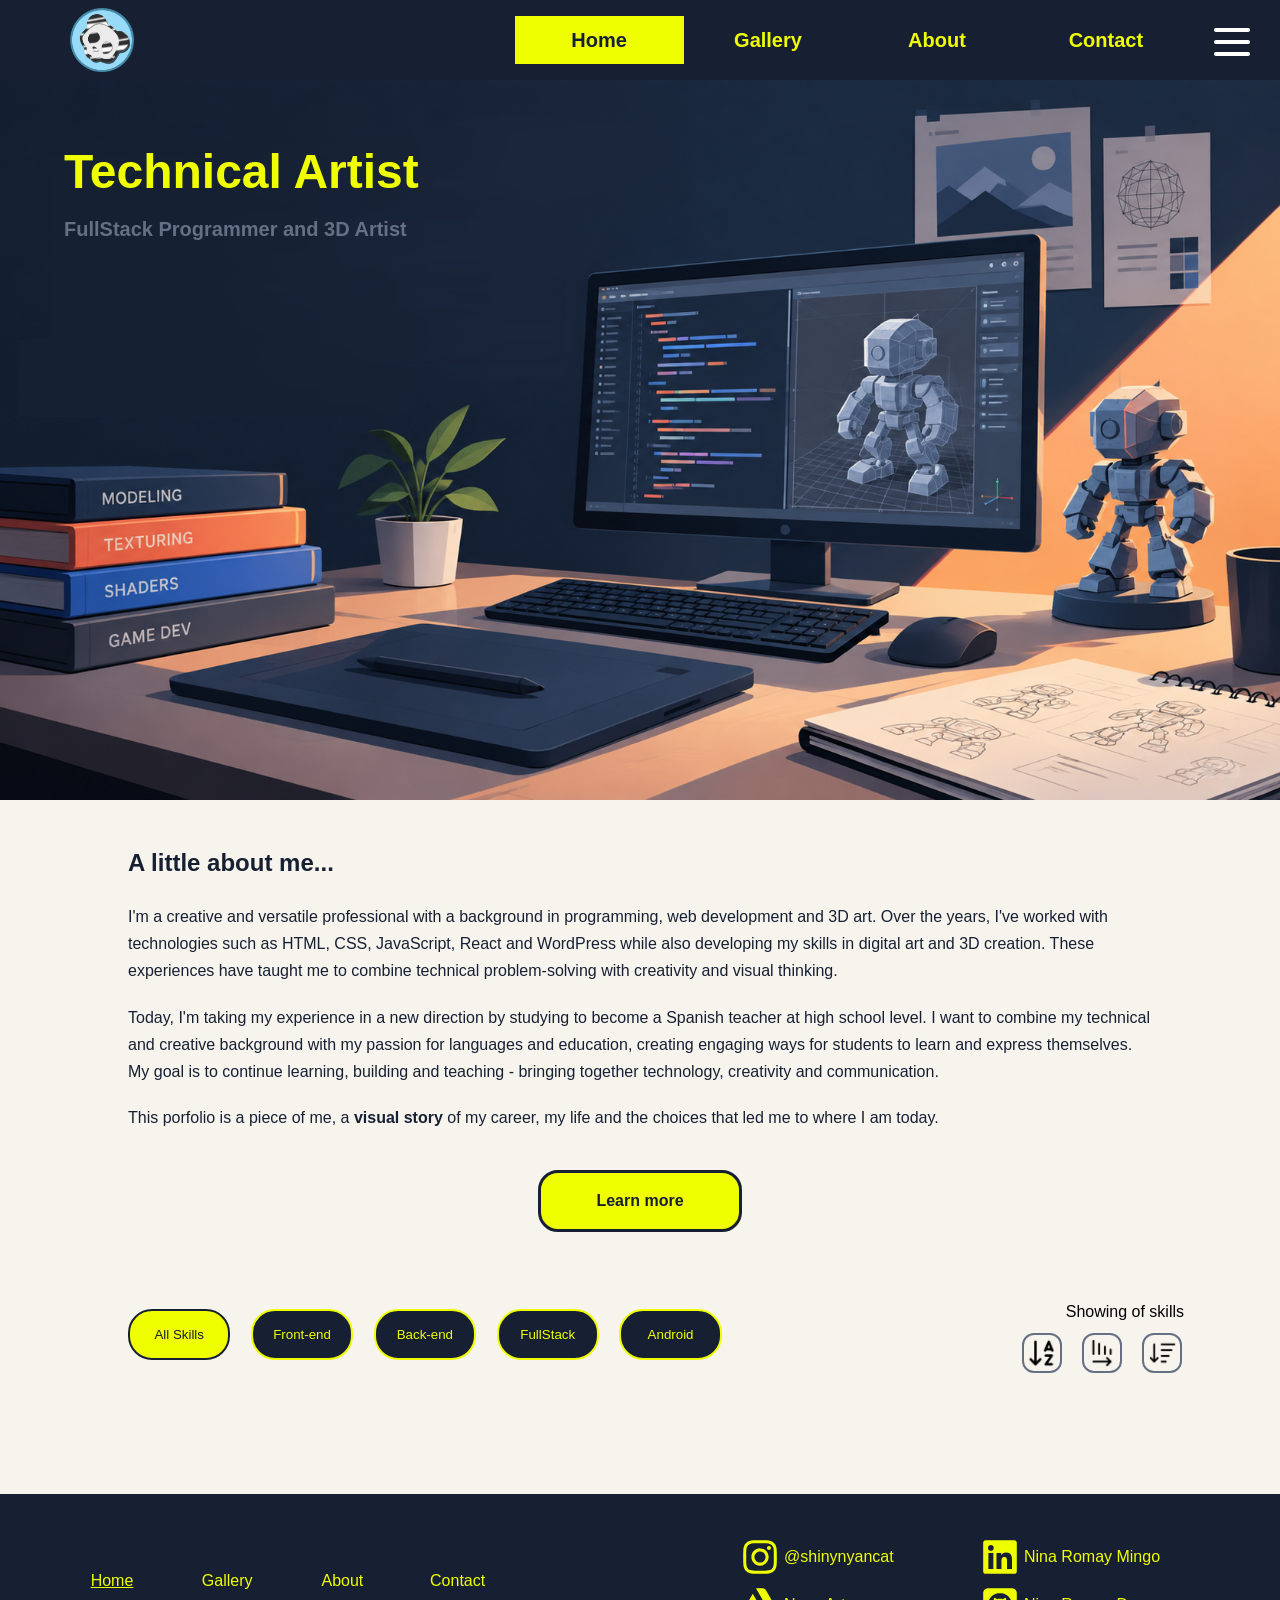
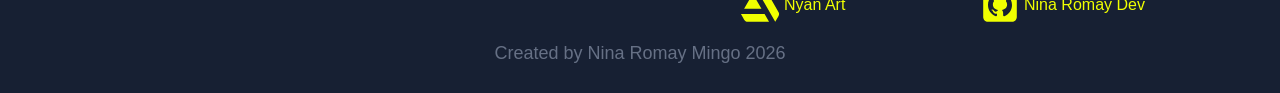
==== commit 73f1d917: "Added toggle class function Added a toggle function for clearer code, this will be implemented in th" ====
--- a/web/index.html
+++ b/web/index.html
@@ -5,7 +5,7 @@
     <meta name="viewport" content="width=device-width, initial-scale=1.0">
     <title>CRM Porfolio</title>
     <link rel="icon" type="image/x-icon" href="images/favicon.png">
-    <link rel="stylesheet" href="styles.css" defer>
+    <link rel="stylesheet" href="css/styles.css" defer>
 </head>
 <body>
     <header class="nav">
@@ -22,9 +22,13 @@
         <div id="accessibility-buttons-container" class="accessibility-buttons-container acc-invisible">
             <div class="accessibility-size-container">
                 <p>Size:</p>
-                <button class="acc-inactive-btn" id="acc-btn-size-s" data-text-size="acc-btn-size-s">S</button>
-                <button class="acc-active-btn"   id="acc-btn-size-m" data-text-size="acc-btn-size-m">M</button>
-                <button class="acc-inactive-btn" id="acc-btn-size-l" data-text-size="acc-btn-size-l">L</button>
+                <button class="acc-inactive-btn" id="acc-btn-size-s" data-text-size="acc-btn-size-s" aria-pressed="false">S</button>
+                <button class="acc-active-btn"   id="acc-btn-size-m" data-text-size="acc-btn-size-m" aria-pressed="true">M</button>
+                <button class="acc-inactive-btn" id="acc-btn-size-l" data-text-size="acc-btn-size-l" aria-pressed="false">L</button>
+            </div>
+            <div class="accessibility-high-contrast-container">
+                <p>Activate high contrast:</p>
+                <div class="high-contrast"></div>
             </div>
         </div>
     </div>
@@ -91,7 +95,7 @@
         </div>
         <p class="created-by">Created by Nina Romay Mingo 2026</p>
     </footer>
-    <script src="scripts/index.js"></script>
-    <script src="scripts/controlPanel.js"></script>
+    <script src="js/index.js"  type="script"></script>
+    <script src="js/controlPanel.js" type="script"></script>
 </body>
 </html>
--- a/web/css/styles.css
+++ b/web/css/styles.css
@@ -0,0 +1,1289 @@
+:root{
+    --color-navy:       #172033;
+    --color-highlight:  #f0ff00;
+    
+    --color-blue:       #3B82F6;
+    --color-background: #F7F4EE;
+    --color-border:     #D9D4CA;
+    --color-muted:      #667085;
+    
+    --font-size-3xl:    72px;
+    --font-size-2xl:    48px;
+    --font-size-xl:     32px;
+    --font-size-l:      40px;
+    --font-size-xm:     24px;
+    --font-size-m:      20px;
+    --font-size-s:      18px;
+    --font-size-xs:     16px;
+    --font-size-2xs:    14px;
+    --font-size-3xs:    11px;
+    
+    --size-3XL:  	    8rem;
+    --size-2XL:    	    5rem;
+    --size-XL:     	    3rem;
+    --size-L:    	    2rem;
+    --size-M:    	    1.5rem;
+    --size-S:    	    1rem;
+    --size-XS:    	    0.5rem;
+    --size-2XS: 	    0.2rem;
+    
+    --line-height-heading-s:    1.1;
+    --line-height-heading-m:    1.2;
+    --line-height-body-s:       1.5;
+    --line-height-body-m:       1.7;
+    
+    --site-padding-m:   10vw;
+    --site-padding:     5vw;
+    --site-padding-xs:  3vw;
+    --site-padding-2xs: 1.5vw;
+
+    --font-heading: Georgia, serif;
+    --font-body: Arial, sans-serif;
+
+    --border-radious: 20px;
+}
+
+*{
+    margin: 0;
+    padding: 0;
+}
+
+*:focus-visible{
+    border: 5px solid red;
+    font-size: var(--font-size-m);
+    font-weight: bolder;
+}
+
+body{
+    width: 100vw;
+    background-color: var(--color-background);
+    font-family: var(--font-body);
+    position: relative;
+    overflow-x: hidden;
+}
+
+a, a:active{
+    text-decoration: none;
+}
+
+.small-screen{
+    display: none;
+}
+
+.full-screen{
+    display: block;
+}
+
+.nav{
+    height: 5rem;
+    background-color: var(--color-navy);
+    padding: 0vw 7vw 0vw var(--site-padding);
+    display:flex;
+    align-items: center;
+    justify-content: space-between;
+}
+
+.nav-menu > a{
+    padding: 1vw;
+    width: 100%;
+    text-align: center;
+    height: auto;
+    font-size: var(--font-size-m);
+    font-weight: bold;
+
+    transition: all 0.2s ease-in;
+}
+
+.inactive{
+    color: var(--color-highlight);
+}
+
+.active{
+    color: var(--color-navy);
+    background-color: var(--color-highlight);
+}
+
+.inactive-footer{
+    color: var(--color-highlight);
+}
+
+.active-footer{
+    color: var(--color-highlight);
+    text-decoration: underline;
+}
+
+.nav-menu > a:hover, .nav-menu > a:active, .inactive:hover{
+    color: var(--color-navy);
+    background-color: var(--color-highlight);
+}
+
+.nav-menu{
+    width: 60%;
+    height: 100%;
+    display: flex;
+    justify-content: space-between;
+    align-items: center;
+}
+
+.nav-logo{
+    width: 4rem;
+    padding: 0.5vw;
+}
+
+@media screen and (max-width: 1008px){
+    .nav-menu > a{
+        font-size: var(--font-size-s);
+        padding: 1rem;
+    }
+
+    .nav-menu {
+        width: 75%;
+    }
+}
+
+@media screen and (max-width: 640px){
+    .nav, body, .footer{
+        overflow-x: hidden;
+    }
+
+    .nav-menu > a{
+        font-size: var(--font-size-xs);
+        padding: 0.7rem;
+        font-weight: normal;
+    }
+    
+    .nav-menu {
+        max-width: 80vw;
+    }
+
+    .nav{
+        justify-content: flex-start;
+    }
+
+    .nav-logo{
+        width: 12vw;
+        margin-right: 5vw;
+    }
+
+    .small-screen{
+        display: block;
+    }
+    
+    .full-screen{
+        display: none;
+    }
+
+    .full-screen-txt{
+        display: none;
+    }
+}
+
+@media screen and (max-width: 400px){
+    .nav-menu > a{
+        font-size: var(--font-size-2xs);
+    }
+}
+
+/* Home */
+.main-home{
+    position: relative;
+}
+
+.hero{
+    width: 100vw;
+    min-height: 50vh;
+    max-height: 100vh;
+    object-fit: cover;
+    background-color: var(--color-muted);
+}
+
+#hero-text{
+    position: absolute;
+    top: 0;
+    left: 0;
+    padding: var(--site-padding);
+}
+
+#hero-text > h1{
+    color: var(--color-highlight);
+    margin-bottom: var(--site-padding-2xs);
+    font-size: var(--font-size-2xl);
+}
+
+#hero-text > h3{
+    font-size: var(--font-size-m);
+    color: var(--color-muted);
+}
+
+.site-padding{
+    padding: 3vw 10vw;
+}
+
+#about-home > p, #about-home > h2{
+    margin-bottom: var(--site-padding-2xs);
+    line-height: var(--line-height-body-m);
+    color: var(--color-navy);
+}
+
+.button-learn{
+    display: block;
+    width: 10rem;
+    margin: var(--site-padding-xs) auto 0;
+    background-color: var(--color-highlight);
+    color: var(--color-navy);
+    padding: var(--site-padding-2xs);
+    text-align: center;
+    border-radius: var(--border-radious);
+    border: 3px solid var(--color-navy);
+    font-weight: bold;
+    transition: all 0.2s ease-in;
+}
+
+.button-learn:active, .button-learn:hover{
+    background-color: var(--color-navy);
+    color: var(--color-highlight);
+    border: 3px solid var(--color-highlight);
+}
+
+.button-learn:focus-visible{
+    background-color: var(--color-background);
+    color: red;
+    border: 5px solid red;
+}
+
+#read-more{
+    min-width: 2rem;
+    padding: 0.1rem 0.3rem;
+    color: var(--color-navy);
+    border-radius: var(--border-radious);
+    border: 2px solid var(--color-navy);
+    font-weight: bold;
+    transition: all 0.2s ease-in;
+}
+
+@media screen and (max-width: 1100px){
+    .site-padding{
+        padding: 3vw 4vw;
+    }
+
+    #hero-text > h1{
+        font-size: var(--font-size-xl);
+        padding: 0 7vw;
+    }
+
+    #hero-text > h3{
+        font-size: var(--font-size-s);
+        padding: 0 7vw;
+    }
+
+    .button-learn{
+        padding: var(--site-padding-2xs);
+        margin: var(--site-padding) auto;
+    }
+}
+
+@media screen and (max-width: 640px){
+    #hero-text > h1{
+        padding: 0 10vw;
+    }
+
+    #hero-text > h3{
+        padding: 0 10vw;
+    }
+
+    .hero{
+        filter: brightness(50%);
+    }
+
+    #about-home > p{
+        font-size: var(--font-size-2xs);
+    }
+
+    .button-learn{
+        font-size: var(--font-size-xs);
+        margin-top: var(--site-padding);
+        margin-bottom: var(--site-padding);
+        margin-left: 60vw;
+        padding: var(--site-padding-xs) 0.2rem;
+        font-weight: normal;
+        width: 8rem;
+    }
+}
+
+@media screen and (max-width: 450px){
+    .button-learn{
+        width: 5rem;
+    }
+}
+
+/* Filter */
+#filtering{
+    position: relative;
+}
+
+.filter-container{
+    transition: all .4s ease-in;
+}
+
+.filter-container > .filter-btn{
+    min-width: 10%;
+    border-radius: 24px;
+    padding: 1rem;
+    margin-right: 1rem;
+    transition: all 0.2s ease-in;
+}
+
+.inactive-filter{
+    background-color: var(--color-navy);
+    color: var(--color-highlight);
+    border: 2px solid var(--color-highlight);
+}
+
+.filter-container > .inactive-filter:hover{
+    background-color: var(--color-highlight);
+    color: var(--color-navy);
+    border: 2px solid var(--color-navy);
+}
+
+.active-filter{
+    background-color: var(--color-highlight);
+    color: var(--color-navy);
+    border: 2px solid var(--color-navy);
+}
+
+.active-filter:focus-visible, .filter-container > .inactive-filter:focus-visible{
+    background-color: var(--color-background);
+    color: red !important;
+    border: 6px solid red !important;
+}
+
+/* Sorting */
+.sort-container{
+    position: absolute;
+    top: 3.9rem;
+    right: 7vw;
+    z-index: 1;
+}
+
+.sort-btn{
+    width: 2.5rem;
+    height: 2.5rem;
+    border-radius: 12px;
+    padding: 0.2rem;
+    margin: 0 0.5rem;
+    transition: all 0.3 ease-in;
+}
+
+.sort-inactive{
+    border: 2px solid var(--color-muted);
+    background-color: var(--color-background);
+    transition: all 0.2s ease-in;
+}
+
+.sort-active{
+    border: 2px solid var(--color-blue);
+    border-radius: 12px;
+    transform: scale(1.2);
+    transition: all 0.2s ease-in;
+}
+
+.sort-inactive:hover{
+    border: 2px solid var(--color-blue);
+    border-radius: 12px;
+    transform: scale(1.2);
+}
+
+.sort-inactive:focus-visible{
+    background-color: red;
+    transform: scale(1.2);
+    border-color: red;
+}
+
+.sort-btn > img{
+    width: 100%;
+}
+
+.sorted-items{
+    position: absolute;
+    top: 2rem;
+    right: 0;
+    text-align: right;
+    padding: 0 7.5vw;
+}
+
+@media screen and (max-width: 1200px){
+    .filter-container > .filter-btn{
+        min-width: 15%;
+    }
+
+    .sorted-items{
+        top: -1rem;
+        left: 0;
+        text-align: left;
+        padding: 0 10vw;
+    }
+
+    .sort-container{
+        top: -4.5rem;
+        left: 9vw;
+    }
+}
+
+@media screen and (max-width: 1100px){
+    .sorted-items{
+        padding: 0 4vw;
+    }
+
+    .sort-container{
+        left: 4vw;
+    }
+}
+
+@media screen and (max-width: 600px){
+    .filter-container > .filter-btn{
+        margin-bottom: 1rem;
+        min-width: 28%;
+    }
+}
+
+@media screen and (max-width: 400px){
+    .filter-container > .filter-btn{
+        margin-bottom: 0.5rem;
+        min-width: 35%;
+    }
+}
+
+/* Cards */
+#card-container {
+    display: grid;
+    grid-gap: 1rem;
+    grid-template-columns: repeat(5, 20%);
+    margin: 5rem -0.5rem;
+}
+
+.card{
+    background-color: var(--color-blue);
+    margin: 0.5rem;
+    border-radius: 16px;
+    border: 10px solid var(--color-blue);
+    position: relative;
+    transition: all .3 ease-in;
+}
+
+.card:hover{
+    transform: scale(1.05);
+    box-shadow: 6px 4px 13px -4px rgba(0,0,0,0.75);
+        -webkit-box-shadow: 6px 4px 13px -4px rgba(0,0,0,0.75);
+        -moz-box-shadow: 6px 4px 13px -4px rgba(0,0,0,0.75);
+}
+
+.card > h4{
+    padding: 2rem 0.5rem 0;
+    color: var(--color-highlight);
+    margin-left: 10%;
+}
+
+.card > span{
+    color: var(--color-background);
+    font-family: system-ui, -apple-system, BlinkMacSystemFont, 'Segoe UI', Roboto, Oxygen, Ubuntu, Cantarell, 'Open Sans', 'Helvetica Neue', sans-serif;
+}
+
+.card-sort{
+    max-width: 5rem;
+    position: absolute;
+    top: -1rem;
+    left: -2rem;
+    background-color: var(--color-blue);
+    padding: 0.3rem 1.5rem;
+    border-radius: 50%;
+    font-weight: bold;
+}
+
+.card-category{
+    position: absolute;
+    top: 0.5rem;
+    right: 0.5rem;
+    background-color: var(--color-highlight);
+    color: var(--color-navy);
+    padding: 0.3rem 0.8rem;
+    font-size: var(--font-size-3xs);
+    font-weight: bold;
+    border-radius: 10px;
+}
+
+.card-experience{
+    margin-left: 10%;
+    padding: 0 0.5rem;
+}
+
+.card-stars{
+    min-width: 6rem;
+    min-height: 3rem;
+    position: absolute;
+    top: 8rem;
+    right: 0;
+
+    display: grid;
+    grid-gap: 0.5rem;
+    grid-template-columns: repeat(5, 10%);
+}
+
+.nextjs-img{
+    border-radius: 50%;
+}
+
+.card-img{
+    width: 5rem;
+    height: 5rem;
+    object-fit: contain;
+    margin: 1rem 5% 5% 2rem;
+}
+
+.card-description{
+    min-height: 42%;
+    padding: 1rem;
+    text-align: justify;
+    background-color: var(--color-background);
+    border-radius: 0 0 8px 8px;
+}
+
+.star{
+    width: 1rem;
+    height: 1rem;
+}
+
+@media screen and (max-width: 1600px){
+    #card-container {
+        grid-template-columns: repeat(4, 25%);
+        margin: 3rem -0.5rem;
+    }
+
+    .card-stars{
+        min-width: 5rem;
+        grid-gap: 0.5rem;
+        right: -1rem;
+    }
+}
+
+@media screen and (max-width: 1200px){
+    #card-container {
+        margin: 3rem -0.5rem;
+        grid-template-columns: repeat(4, 24%);
+        grid-gap: 0.5rem;
+    }
+
+    .card-stars{
+        min-width: 5rem;
+        grid-gap: 0.5rem;
+        grid-template-columns: repeat(3, 15%);
+    }
+}
+
+@media screen and (max-width: 900px){
+    #card-container {
+        grid-template-columns: repeat(3, 33%);
+        margin: 3rem -0.5rem;
+        grid-gap: 0.5rem;
+    }
+    .card-stars{
+        min-width: 3rem;
+        grid-template-columns: repeat(5, 20%);
+        grid-gap: 0;
+        right: 1rem;
+    }
+}
+
+@media screen and (max-width: 800px){
+    .card-stars{
+        min-width: 3rem;
+        grid-template-columns: repeat(3, 35%);
+        grid-gap: 0;
+        right: 1rem;
+        top: 6rem;
+    }
+}
+
+@media screen and (max-width: 650px){
+    #card-container {
+        grid-template-columns: repeat(2, 50%);
+    }
+
+    .card-stars{
+        min-width: 0;
+        grid-template-columns: repeat(5, 20%);
+        grid-gap: 0.2rem;
+        top: 7rem;
+        right: 1rem;
+    }
+    .star{
+        width: 1.1rem;
+        height: 1.1rem;
+    }
+}
+
+@media screen and (max-width: 550px){
+    .card-stars{
+        grid-template-columns: repeat(3, 40%);
+    }
+    .star{
+        width: 1.1rem;
+        height: 1.1rem;
+    }
+}
+
+@media screen and (max-width: 450px){
+    #card-container {
+        grid-template-columns: auto;
+        grid-gap: 0;
+    }
+
+    .card-stars{
+        grid-template-columns: repeat(5, 20%);
+        right: 2rem;
+        top: 7rem;
+    }
+
+    .star{
+        width: 7vw;
+        height: 7vw;
+    }
+}
+
+@media screen and (max-width: 300px){
+    .card-stars{
+        grid-template-columns: repeat(3, 40%);
+    }
+}
+
+
+/* Gallery */
+.main-gallery{
+    padding: var(--site-padding-xs) 10vw;
+}
+
+.main-gallery > .g-section{
+    margin: var(--site-padding-xs) 0;
+    padding: var(--site-padding-2xs) var(--site-padding-xs);
+}
+
+.main-gallery > .g-section > h1{
+    margin-bottom: var(--site-padding-2xs);
+    color: var(--color-blue);
+}
+
+.main-gallery > .g-section > p{
+    margin: 1vw;
+    color: var(--color-navy);
+    line-height: var(--line-height-body-s);
+}
+
+.main-gallery > .g-section > p > a{
+    color: var(--color-navy);
+    font-weight: bold;
+}
+
+.view-container{
+    width: 80%;
+    margin: var(--site-padding-2xs) auto;
+    display: flex;
+    justify-content: space-between;
+    align-items: center;
+}
+
+.view-container > img{
+    max-width: 30%;
+    border: 2px solid var(--color-navy);
+}
+
+.view-container > img:hover{
+    border: 2px solid var(--color-highlight);
+}
+
+.g-video{
+    width: 100%;
+    display: block;
+    margin: var(--site-padding-2xs) auto;
+}
+
+.gallery{
+    display: grid;
+    grid-template-columns:  auto auto auto;
+    gap: 2vw;
+    justify-content: center;
+}
+
+.gallery > a{
+    width: 25vw;
+    height: 15vw;
+    position: relative;
+    border-radius: var(--border-radious);
+    overflow: hidden;
+    transition: all .2s ease-in;
+}
+
+.gallery > a:hover{
+    transform: scale(1.1);
+    box-shadow: 6px 4px 13px -4px rgba(0,0,0,0.75);
+        -webkit-box-shadow: 6px 4px 13px -4px rgba(0,0,0,0.75);
+        -moz-box-shadow: 6px 4px 13px -4px rgba(0,0,0,0.75);
+}
+
+.gallery > a > img {
+    width: 100%;
+    height: 100%;
+    object-fit: cover;
+}
+
+.gallery > a > p {
+    width: 100%;
+    position: absolute;
+    bottom: 0;
+    padding: var(--site-padding-2xs) 0;
+    text-align: center;
+    background-color: var(--color-navy);
+    color: var(--color-blue);
+}
+
+.gallery > a > p:hover{
+    color: var(--color-highlight);
+}
+
+#fox-druid > a > img{
+    width: 100%;
+    margin: 0.5rem auto 0;
+    display: block;
+}
+
+@media screen and (max-width: 1008px){
+    .main-gallery{
+        padding: var(--site-padding) var(--site-padding) var(--site-padding) 6vw;
+    }
+
+    .gallery{
+        justify-content: space-between;
+    }
+
+    .gallery > a{
+        width: 28vw;
+        height: 25vw;
+    }
+
+    .gallery > a > p{
+        padding: 1rem 0;
+        font-size: var(--font-size-2xs);
+    }
+
+    .main-gallery > .g-section{
+        padding: 0;
+        font-size: var(--font-size-2xs);
+    }
+
+    .main-gallery > .g-section > p {
+        margin: 0;
+    }
+
+    .view-container{
+        width: 100%;
+    }
+
+    ::-webkit-scrollbar {
+        display: none;
+    }
+}
+
+@media screen and (max-width: 800px){
+    .main-gallery > .g-section{
+        margin-top: 2.5rem;
+    }
+
+    .view-container{
+        margin: 1rem 0;
+    }
+}
+
+@media screen and (max-width: 640px){
+    .main-gallery{
+        padding: var(--site-padding);
+    }
+
+    .gallery{
+        grid-template-columns: auto auto;
+        justify-content: center;
+        gap: 5vw;
+    }
+
+    .gallery > a{
+        width: 100%;
+    }
+}
+
+/* About */
+.main-about{
+    padding: var(--site-padding-xs) var(--site-padding);
+}
+
+.main-about > section{
+    width: 60%;
+    margin: 0 auto var(--site-padding-2xs);
+    position: relative;
+    display: flex;
+    justify-content: start;
+    align-items: center;
+    transform: translateX(-5%); 
+    z-index: 1;
+}
+.main-about > section > .about-title{
+    width: 70%;
+}
+
+.main-about > section > p{
+    font-size: var(--size-S);
+    color: var(--color-muted);
+}
+
+.tab > h3 > strong, .tab > p{
+    margin-left: 5vw;
+}
+
+.bullet{
+    width: 1rem;
+    height: 1rem;
+    margin: 1rem auto;
+    background-color: var(--color-background);
+    border: 2px solid var(--color-navy);
+    border-radius: 50%;
+}
+
+.move{
+    color: var(--color-blue);
+}
+
+.line{
+    width: 4px;
+    height: 100%;
+    background-color: var(--color-navy);
+    position: absolute;
+    top: 0;
+    left: 28.3%;
+    z-index: 0;
+}
+
+@media screen and (max-width: 1008px){
+    .main-about > section{
+        width: 80%;
+    }
+
+    .line{
+        left: 21%;
+    }
+
+    .bullet{
+        width: 0.8rem;
+        height: 0.8rem;
+    }
+}
+
+@media screen and (max-width: 640px){
+    .main-about > section{
+        width: 100%;
+        font-size: var(--font-size-2xs);
+    }
+
+    .main-about > section > h3 > p{
+        font-size: 12px;
+    }
+
+    .line{
+        top: 4%;
+        left: 13.5%;
+    }
+}
+
+/* Contact */
+.main-contact{
+    color: var(--color-navy);
+    padding: var(--site-padding-xs) 0;
+    width: 50%;
+    margin: 0 auto;
+}
+
+.form{
+    display:flex;
+    flex-flow: column;
+    margin-bottom: var(--site-padding-xs);
+}
+
+.form > label{
+    margin-top: var(--site-padding-2xs);
+    margin-bottom: 0.5rem;
+}
+
+.form > input[type=text], .form > input[type=email], .form > input[type=url] {
+    height: 1rem;
+    padding: 0.5rem 1rem;
+    border: 2px solid var(--color-navy);
+    transition: color 200ms ease-in-out, border-color 200ms ease-in-out;
+}
+
+#subject{
+    height: 2.5rem;
+    border: 2px solid var(--color-navy);
+    transition: color 200ms ease-in-out, border-color 200ms ease-in-out;
+}
+
+.form > input[type=text]:focus, .form > input[type=email]:focus, #subject:focus-visible, form > input[type=url]:focus{
+    background-color: var(--color-background);
+    border: 2px solid var(--color-blue);
+    color: var(--color-blue);
+    outline:none;
+}
+
+.form > input[type=text]:focus-visible, .form > input[type=email]:focus-visible, .form > textarea:focus-visible, form > input[type=url]:focus-visible {
+    background-color: var(--color-background);
+    border: 5px solid var(--color-blue);
+    color: var(--color-blue);
+    outline:none;
+}
+
+.form-bottom{
+    display: flex;
+    max-width: 80vw;
+}
+
+.form-bottom > input, #form-success > a{
+    width: 10vw;
+    margin: var(--site-padding-2xs) auto;
+    padding: var(--site-padding-2xs);
+    text-transform: uppercase;
+    font-size: var(--size-S);
+    font-weight: bold;
+    border-radius: var(--border-radious);
+    transition: color 200ms ease-in-out, border-color 200ms ease-in-out;
+}
+
+.form-submit, #form-success > a{
+    border: 3px solid var(--color-navy);
+    background-color: var(--color-highlight);
+    color: var(--color-navy);
+}
+
+.form-submit:hover, #form-success > a:hover{
+    color: var(--color-highlight);
+    border: 3px solid var(--color-highlight);
+    background-color: var(--color-navy);
+}
+
+.form-reset{
+    border: 3px solid var(--color-blue);
+    background-color: var(--color-background);
+    color: var(--color-blue);
+}
+
+.form-reset:hover{
+    color: var(--color-navy);
+    border: 3px solid var(--color-navy);
+}
+
+.form-submit:focus-visible, .form-reset:focus-visible{
+    border: 5px solid red;
+}
+
+.form > textarea{
+    min-height: 5rem;
+    padding: 1rem;    
+    border: 2px solid var(--color-navy);
+}
+
+@media screen and (max-width: 1008px){
+    .main-contact{
+        width: 60%;
+        min-height: 75vh;
+    }
+
+    .main-contact > p{
+        margin: var(--site-padding-2xs) 0;
+    }
+
+    .form{
+        padding: var(--site-padding-2xs) 0 var(--site-padding);
+    }
+
+    .form > input[type=text], .form > textarea{
+        margin: 0 0 var(--site-padding-xs) 0;
+    }
+
+    .form-submit, .form-reset, #form-success > a{
+        min-width: 7rem;
+    }
+}
+
+@media screen and (max-width: 640px){
+    .main-contact{
+        width: 80%;
+        min-height: 80vh;
+    }
+
+    .form-bottom > input{
+        width: 60%;
+        padding: var(--site-padding-xs);
+    }
+
+    .form-submit, .form-reset{
+        max-width: 2rem;
+        display: block;
+    }
+}
+
+
+/* Footer */
+.footer{
+    padding: var(--site-padding-2xs) var(--site-padding) var(--site-padding-xs);
+    background-color: var(--color-navy);
+    display: flex;
+    justify-content: space-between;
+    align-items: center;
+    position: relative;
+}
+
+.nav-footer{
+    width: 40%;
+    display: flex;
+    justify-content: space-between;
+    align-items: center;
+}
+
+.nav-footer > a{
+    width: 100%;
+    margin-right: var(--site-padding-2xs);
+    text-align: center;
+    padding: var(--site-padding-2xs);
+}
+
+.nav-footer > a:hover{
+    text-decoration: underline;
+}
+
+.social-media{
+    display: grid;
+    grid-template-columns: auto auto;
+}
+
+.social-media > a{
+    width: 15rem;
+    display: flex;
+    align-items: center;
+    color: var(--color-highlight);
+}
+
+.social-media > a:hover{
+    background-color: var(--color-muted);
+}
+
+.social-media > a > img{
+    width: var(--size-XL);
+}
+
+.created-by{
+    width: 100%;
+    position: absolute;
+    bottom: var(--site-padding-2xs);
+    left: 50%;
+    transform: translate(-50%, -50%);
+    color: var(--color-muted);
+    text-align: center;
+    font-size: var(--font-size-s);
+}
+
+@media screen and (max-width: 1408px){
+    .footer{
+        padding: var(--site-padding-xs) var(--site-padding) var(--site-padding);
+    }
+}
+
+@media screen and (max-width: 1008px){
+    .footer{
+        flex-flow: column;
+        padding: var(--site-padding-xs) var(--site-padding) 7vw;
+    }
+
+    .nav-footer{
+        width: 80%;
+        margin-bottom: 2rem;
+    }
+}
+
+@media screen and (max-width: 640px){
+    .footer{
+        padding-bottom: 12vw;
+    }
+
+    .nav-footer > a, .social-media > a > p{
+        font-size: var(--font-size-xs);
+    }
+    
+    .social-media > a > img{
+        width: var(--size-L);
+    }
+    
+    .social-media > a{
+        width: 100%;
+        padding: 0 1rem;
+    }
+
+}
+
+@media (prefers-reduced-motion: reduce) {
+  * {
+    animation: none !important;
+    transition: none !important;
+  }
+}
+
+@media screen and (max-width: 350px){
+    body{
+        overflow-x: hidden !important;
+    }
+
+    .nav, .nav-footer{
+        display: none;
+        pointer-events: none;
+    }
+
+    .created-by, .social-media > a > p{
+        font-size: var(--font-size-2xs);
+    }
+
+}
+
+
+/* Form validation */
+#form-success{
+    min-height: 20vw;
+    color: var(--color-blue);
+    font-weight: bold;
+    font-size: var(--font-size-2xl);
+    margin-top: 2rem;
+}
+
+#form-success > a{
+    margin: var(--site-padding-xs) auto;
+    display: block;
+    text-align: center;
+}
+
+@media screen and (max-width: 640px){
+    #form-success{
+        font-size: var(--font-size-l);
+        margin-bottom: var(--site-padding);
+    }
+}
+
+@media screen and (max-width: 350px){
+    #form-success{
+        font-size: var(--font-size-xm);
+        margin: 0 var(--site-padding-xs);
+    }
+}
+
+/* Error Styles */
+.form-error{
+    font-size: var(--font-size-2xs);
+    margin-top: 0.5rem;
+}
+
+#live-counter{
+    font-family: system-ui, -apple-system, BlinkMacSystemFont, 'Segoe UI', Roboto, Oxygen, Ubuntu, Cantarell, 'Open Sans', 'Helvetica Neue', sans-serif;
+    color: red;
+}
+
+/* Accessibility menu */
+.accessibility-container{
+    width: 100vw;
+    height: 100vh;
+
+    pointer-events: none;
+    position: fixed;
+    top: 0;
+    left: 0;
+    z-index: 1;
+}
+
+#accessibility-menu{
+    width: 3rem;
+    height: 3rem;
+
+    position: fixed;
+    top: 0.9rem;
+    right: 1.3rem;
+
+    padding: 0.1rem;
+    border-radius: var(--border-radious);
+    pointer-events: auto;
+    z-index: 2;
+}
+
+.active-accessibility-menu{
+    background-color: var(--color-blue);
+    border: 2px solid var(--color-background);
+}
+
+.inactive-accessibility-menu{
+    background-color: var(--color-navy);
+    border: 2px solid var(--color-navy);
+}
+
+.acc-visible{
+    width: 20vw;
+    height: 20vw;
+
+    background-color: var(--color-navy);
+
+    position: fixed;
+    top: 5rem;
+    right: 3rem;
+
+    border: 2px solid var(--color-background);
+    pointer-events: auto;
+}
+
+.acc-invisible{
+    display: none;
+    transform: scale(0);
+    margin:0;
+    padding:0;
+    pointer-events: none;
+}
+
+.accessibility-size-container{
+    padding: 1rem;
+}
+
+.accessibility-size-container > p{
+    color: var(--color-background);
+    margin-bottom: 1rem;
+}
+
+.accessibility-size-container > button {
+    margin-right: 1rem;
+    padding: 0.3rem 0.5rem;
+
+    font-size: var(--font-size-m);
+    border-radius: 8px;
+
+    transition: all 0.2s ease-in;
+}
+
+.accessibility-size-container > .acc-active-btn {
+    border: 2px solid var(--color-background);
+    background-color: var(--color-blue);
+}
+
+.accessibility-size-container > .acc-inactive-btn:hover{
+    border: 2px solid var(--color-background);
+    background-color: var(--color-blue);
+}
+
+.accessibility-size-container > .acc-inactive-btn {
+    background-color: var(--color-background);
+    border: 2px solid var(--color-blue);
+}
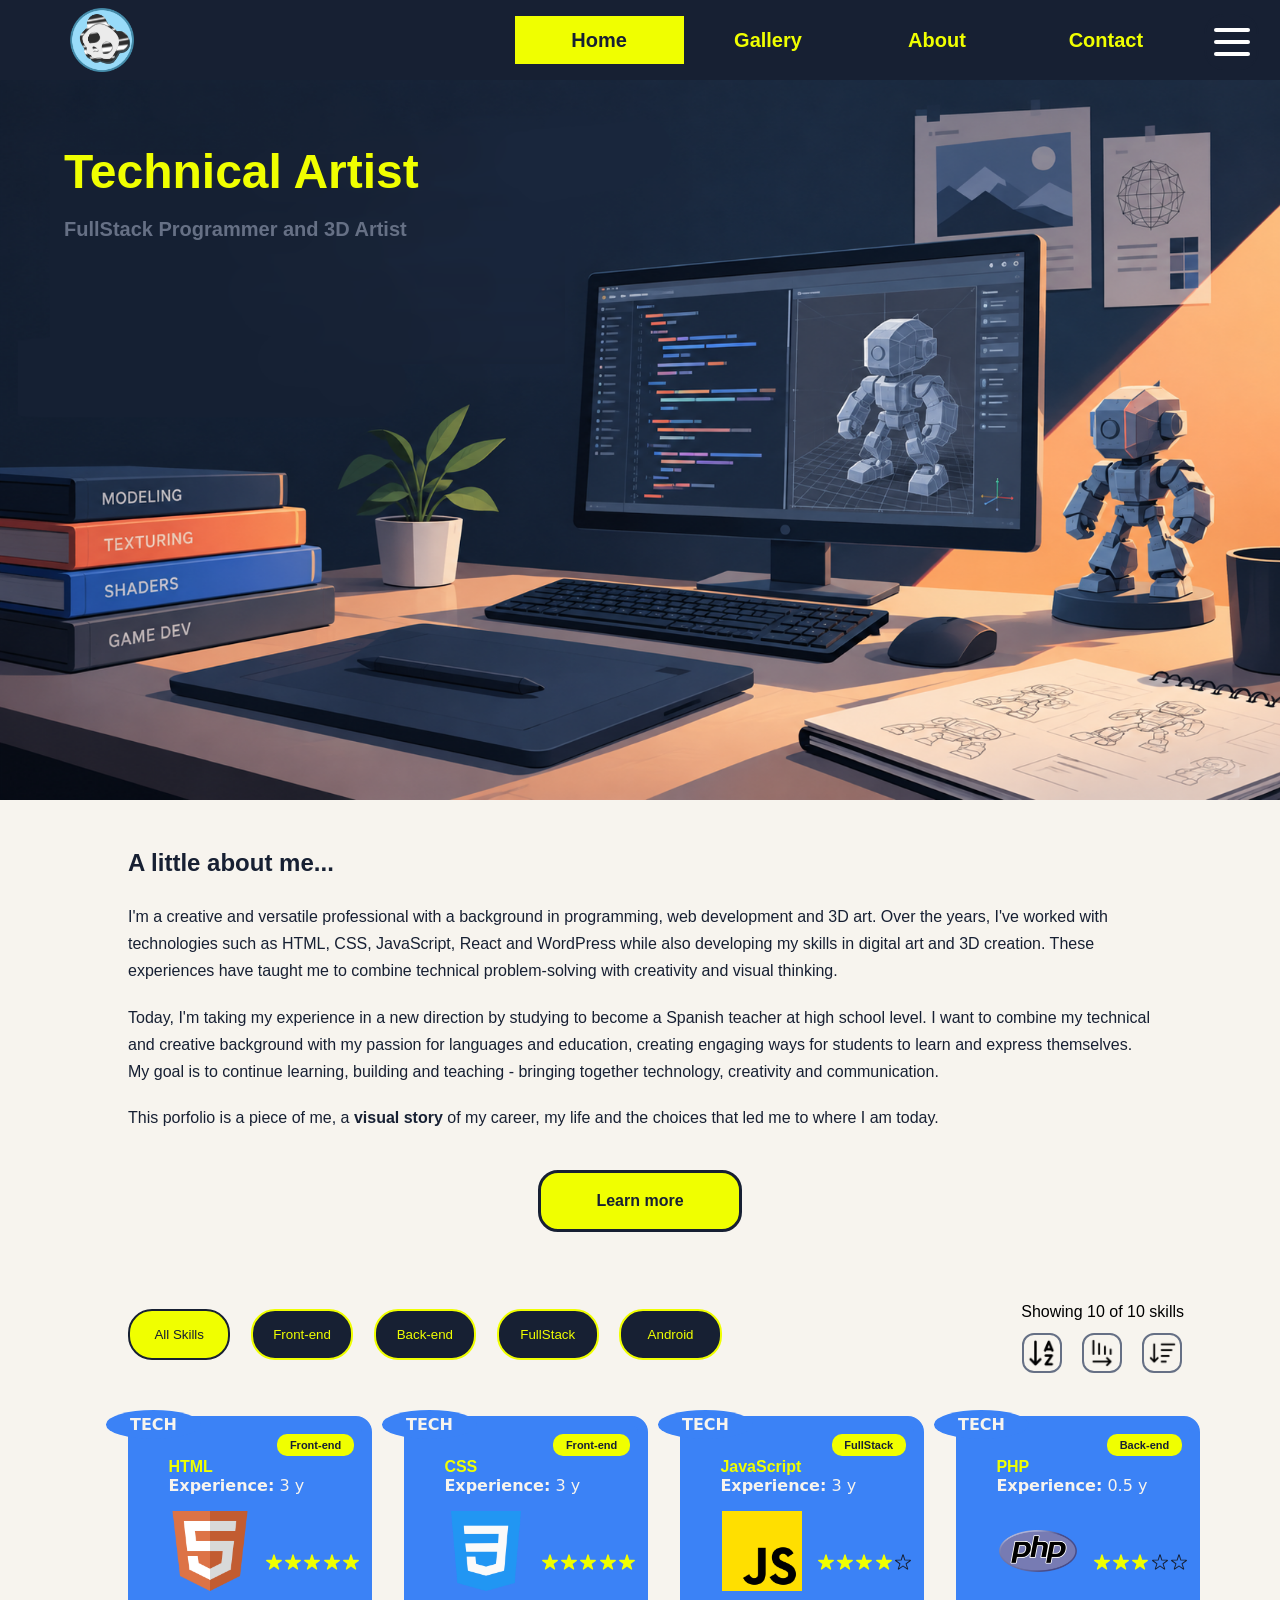
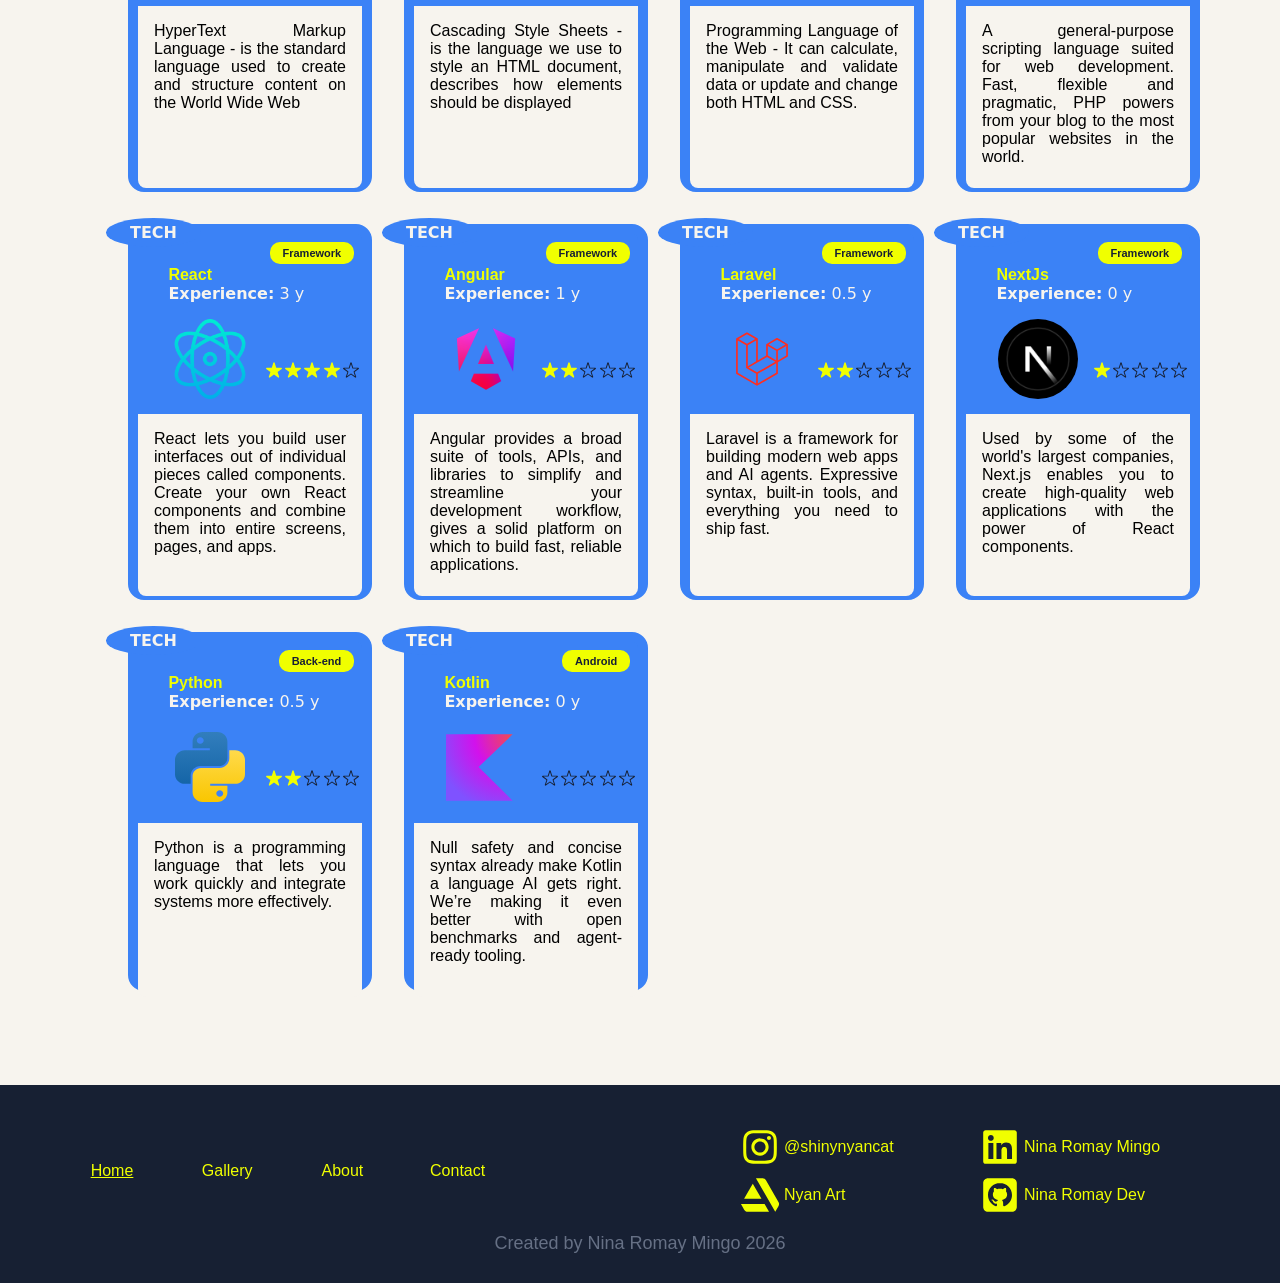
==== commit 0a115a79: "Improved toggle function Improved toggle function Removed type from script html" ====
--- a/web/index.html
+++ b/web/index.html
@@ -95,7 +95,7 @@
         </div>
         <p class="created-by">Created by Nina Romay Mingo 2026</p>
     </footer>
-    <script src="js/index.js"  type="script"></script>
-    <script src="js/controlPanel.js" type="script"></script>
+    <script src="js/index.js" ></script>
+    <script src="js/controlPanel.js"></script>
 </body>
 </html>
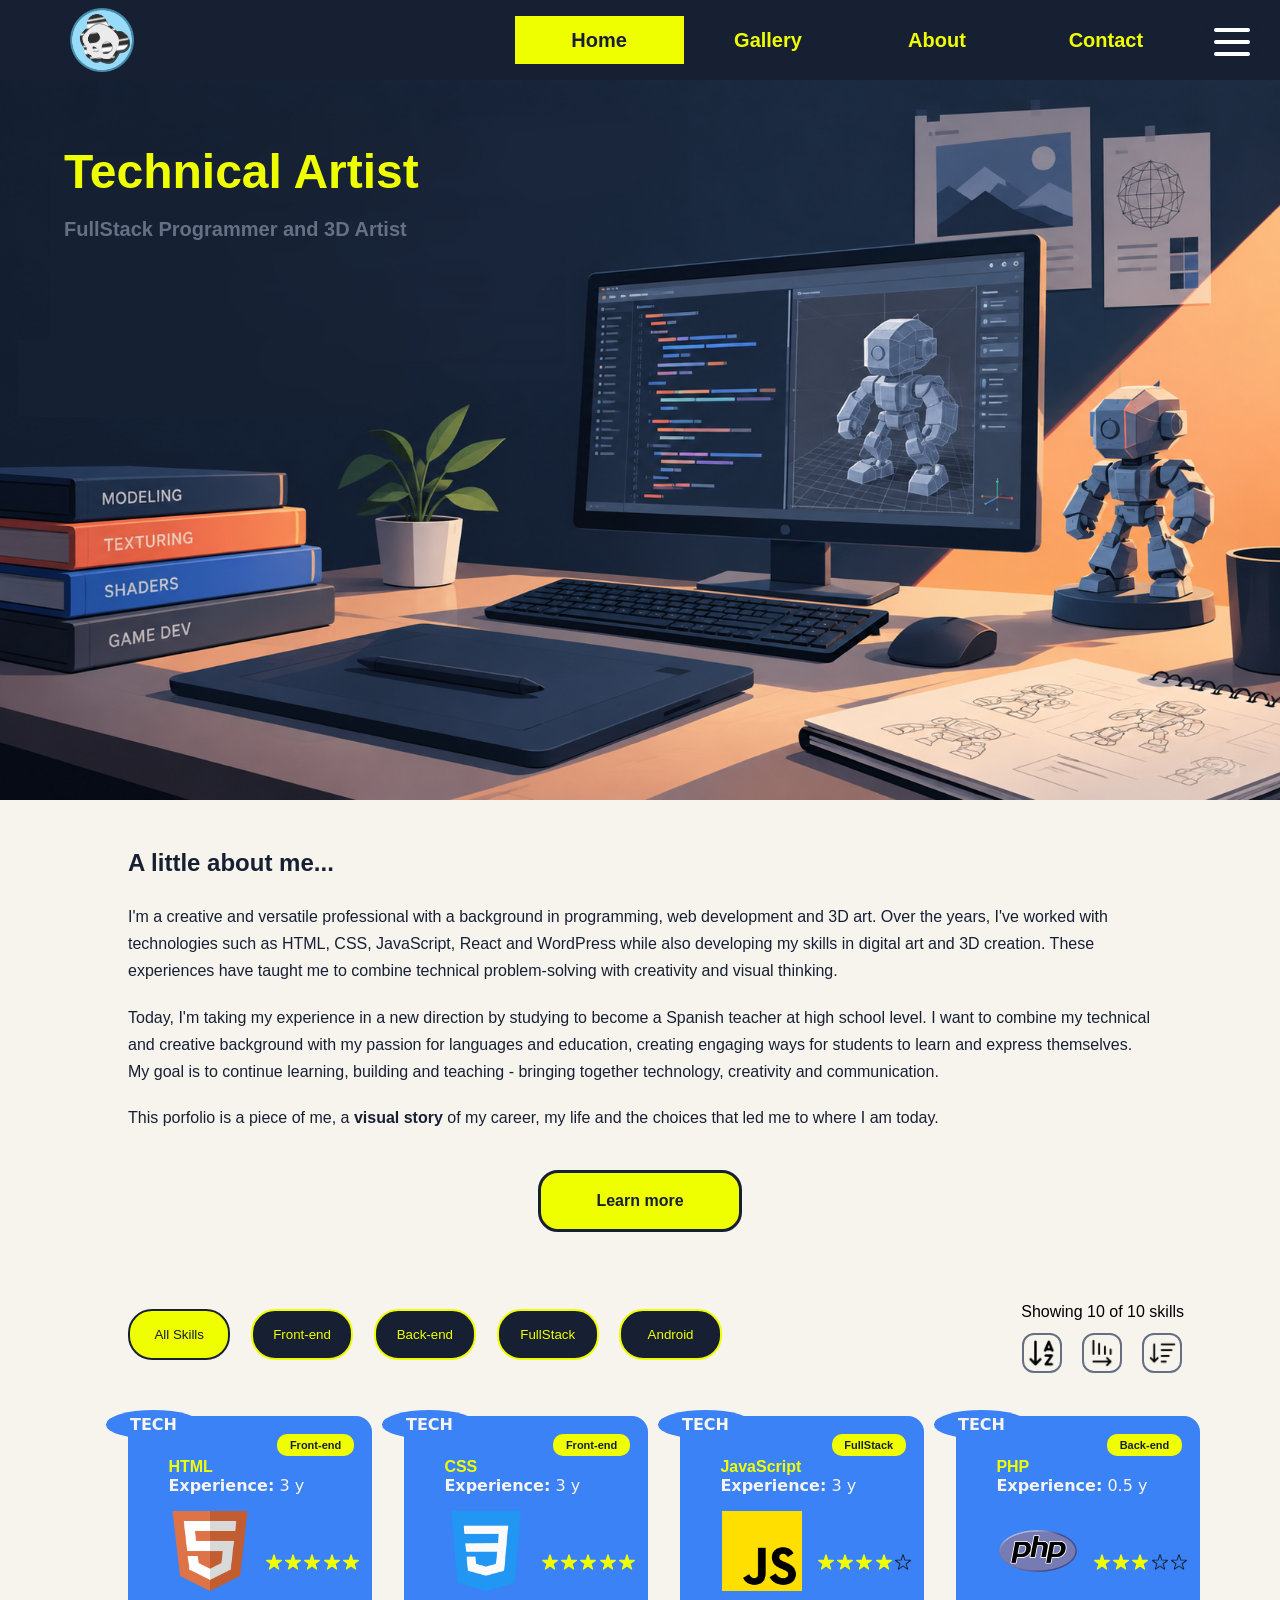
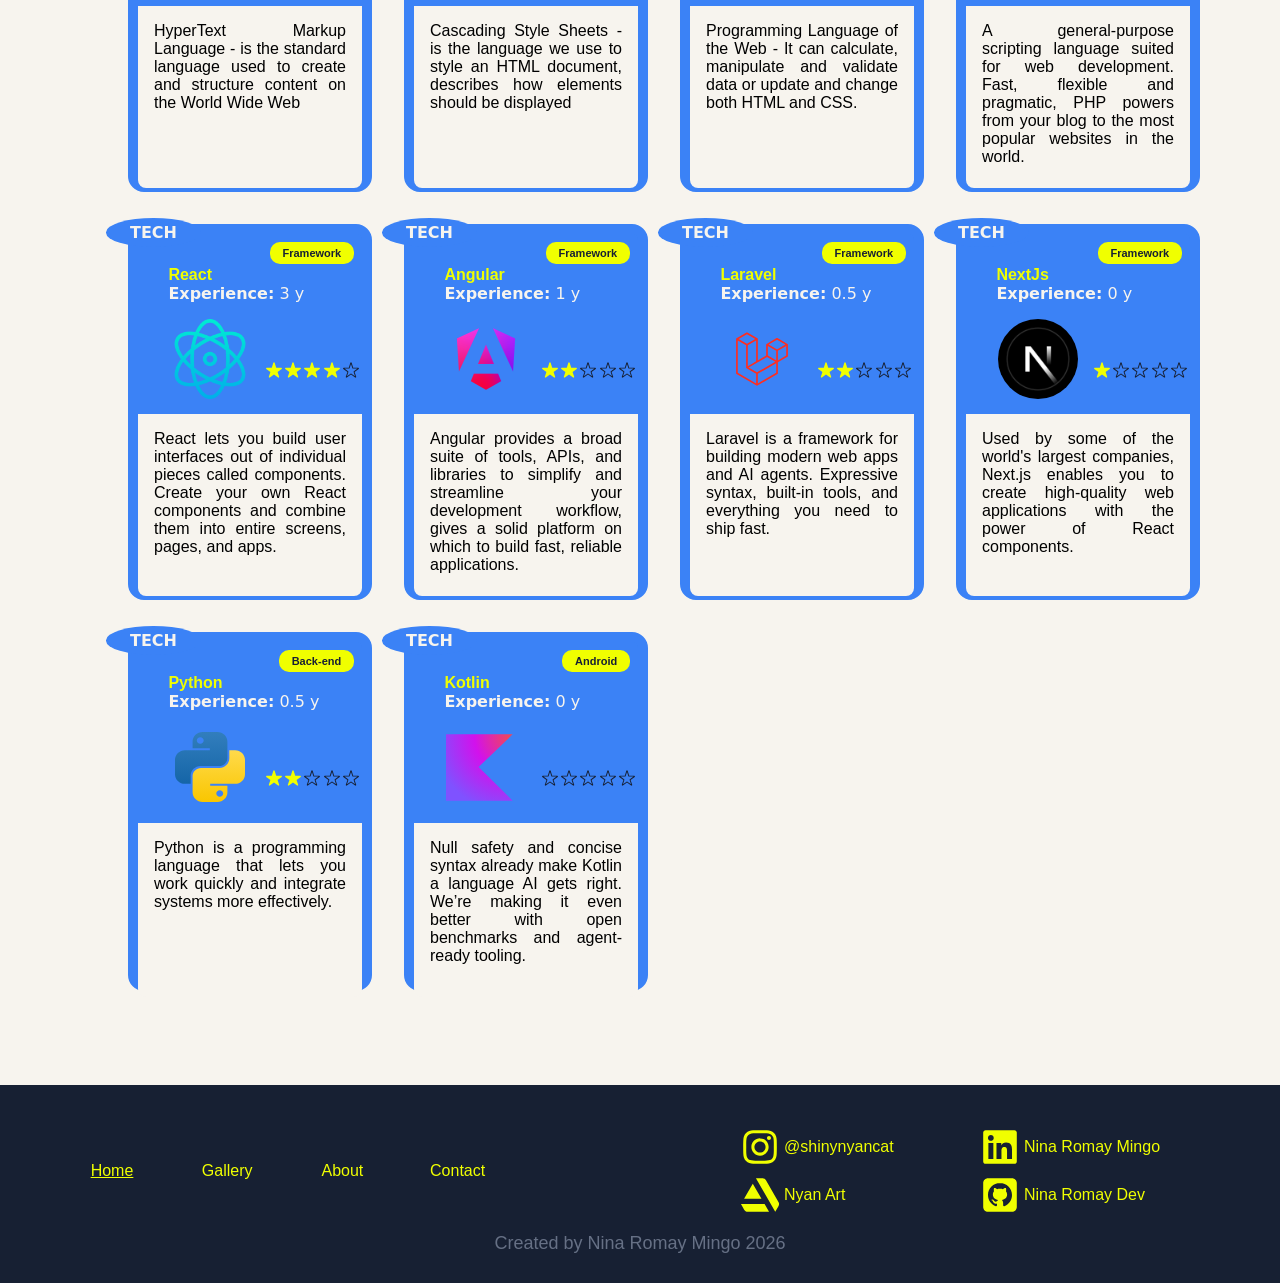
==== commit 0a56c5b5: "Implemented size button Implemented size button and fixed it" ====
--- a/web/index.html
+++ b/web/index.html
@@ -22,9 +22,9 @@
         <div id="accessibility-buttons-container" class="accessibility-buttons-container acc-invisible">
             <div class="accessibility-size-container">
                 <p>Size:</p>
-                <button class="acc-inactive-btn" id="acc-btn-size-s" data-text-size="acc-btn-size-s" aria-pressed="false">S</button>
-                <button class="acc-active-btn"   id="acc-btn-size-m" data-text-size="acc-btn-size-m" aria-pressed="true">M</button>
-                <button class="acc-inactive-btn" id="acc-btn-size-l" data-text-size="acc-btn-size-l" aria-pressed="false">L</button>
+                <button class="acc-inactive-btn" id="acc-btn-size-s" data-text-size="small" aria-pressed="false">S</button>
+                <button class="acc-active-btn"   id="acc-btn-size-m" data-text-size="medium" aria-pressed="true">M</button>
+                <button class="acc-inactive-btn" id="acc-btn-size-l" data-text-size="large" aria-pressed="false">L</button>
             </div>
             <div class="accessibility-high-contrast-container">
                 <p>Activate high contrast:</p>
--- a/web/css/styles.css
+++ b/web/css/styles.css
@@ -1205,7 +1205,7 @@
     position: fixed;
     top: 0;
     left: 0;
-    z-index: 1;
+    z-index: 2;
 }
 
 #accessibility-menu{
@@ -1219,7 +1219,7 @@
     padding: 0.1rem;
     border-radius: var(--border-radious);
     pointer-events: auto;
-    z-index: 2;
+    z-index: 3;
 }
 
 .active-accessibility-menu{
@@ -1254,11 +1254,11 @@
     pointer-events: none;
 }
 
-.accessibility-size-container{
+.accessibility-size-container, .accessibility-high-contrast-container{
     padding: 1rem;
 }
 
-.accessibility-size-container > p{
+.accessibility-size-container > p, .accessibility-high-contrast-container > p{
     color: var(--color-background);
     margin-bottom: 1rem;
 }
